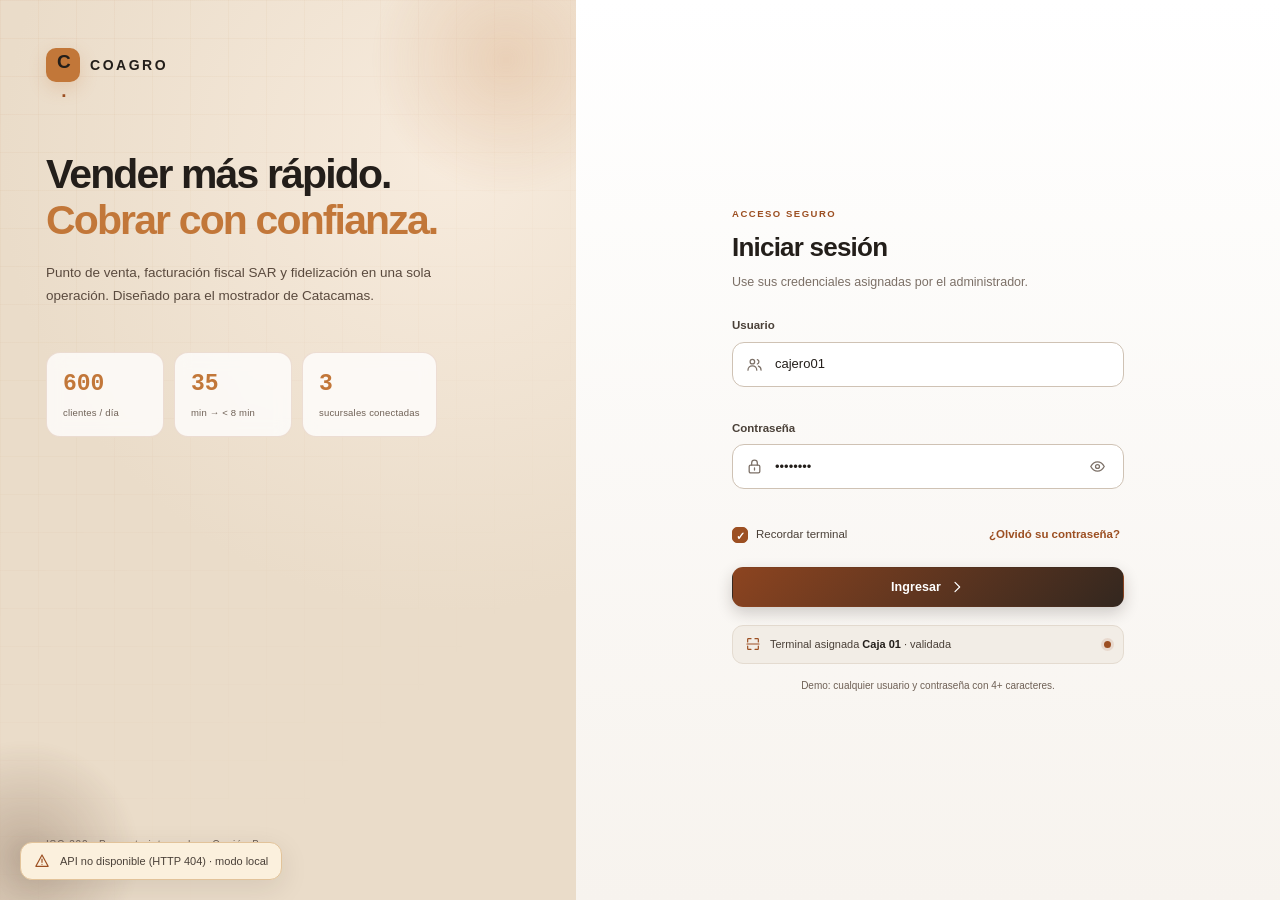
==== index.html @ 3f413b56 "Pulido final: favicon, ARIA, timeout API y cabeceras de seguridad" ====
<!doctype html>
<html lang="es">
<head>
<meta charset="utf-8">
<meta name="viewport" content="width=device-width, initial-scale=1, viewport-fit=cover">
<meta name="theme-color" content="#F7F3EE">
<meta name="description" content="COAGRO POS: punto de venta, facturación fiscal SAR, CRM, créditos y analítica comercial.">
<link rel="icon" type="image/svg+xml" href="favicon.svg">
<title>COAGRO POS · Sistema comercial</title>
<link rel="stylesheet" href="styles.css">
</head>
<body>

<!-- ======================= SPRITE DE ICONOS ======================= -->
<svg class="svg-sprite" xmlns="http://www.w3.org/2000/svg" aria-hidden="true">
  <symbol id="i-grid" viewBox="0 0 24 24"><rect x="3" y="3" width="7" height="7" rx="1.5"/><rect x="14" y="3" width="7" height="7" rx="1.5"/><rect x="3" y="14" width="7" height="7" rx="1.5"/><rect x="14" y="14" width="7" height="7" rx="1.5"/></symbol>
  <symbol id="i-home" viewBox="0 0 24 24"><path d="M3 10.6 12 3l9 7.6V20a1 1 0 0 1-1 1h-5v-7H9v7H4a1 1 0 0 1-1-1z"/></symbol>
  <symbol id="i-users" viewBox="0 0 24 24"><circle cx="9" cy="8" r="3.2"/><path d="M2.8 20a6.2 6.2 0 0 1 12.4 0M16 5.2a3.2 3.2 0 0 1 0 6.1M17.5 14.2A5.8 5.8 0 0 1 21.2 20"/></symbol>
  <symbol id="i-receipt" viewBox="0 0 24 24"><path d="M5 3h14v18l-2.4-1.6L14.2 21l-2.4-1.6L9.4 21l-2.3-1.6L5 21z"/><path d="M9 8h6M9 12h6M9 16h3"/></symbol>
  <symbol id="i-box" viewBox="0 0 24 24"><path d="m12 2.8 8.5 4.4v9.6L12 21.2 3.5 16.8V7.2z"/><path d="m3.5 7.2 8.5 4.5 8.5-4.5M12 11.7v9.5M7.7 5l8.5 4.5"/></symbol>
  <symbol id="i-wallet" viewBox="0 0 24 24"><path d="M3 7.5A2.5 2.5 0 0 1 5.5 5H19a2 2 0 0 1 2 2v10a2 2 0 0 1-2 2H5.5A2.5 2.5 0 0 1 3 16.5z"/><path d="M3 9h18M16 13.5h2"/></symbol>
  <symbol id="i-cash" viewBox="0 0 24 24"><rect x="2.5" y="6" width="19" height="12" rx="2"/><circle cx="12" cy="12" r="2.6"/><path d="M6 12h.01M18 12h.01"/></symbol>
  <symbol id="i-chart" viewBox="0 0 24 24"><path d="M3 3v18h18M7 16l4-5 3 2.5 5-7"/></symbol>
  <symbol id="i-search" viewBox="0 0 24 24"><circle cx="10.8" cy="10.8" r="6.8"/><path d="m16 16 4.5 4.5"/></symbol>
  <symbol id="i-plus" viewBox="0 0 24 24"><path d="M12 5v14M5 12h14"/></symbol>
  <symbol id="i-minus" viewBox="0 0 24 24"><path d="M5 12h14"/></symbol>
  <symbol id="i-trash" viewBox="0 0 24 24"><path d="M4 7h16M9 7V4h6v3M6.5 7l1 13h9l1-13M10 11v5M14 11v5"/></symbol>
  <symbol id="i-check" viewBox="0 0 24 24"><path d="m4.5 12.5 5 5 10-11"/></symbol>
  <symbol id="i-x" viewBox="0 0 24 24"><path d="M5 5 19 19M19 5 5 19"/></symbol>
  <symbol id="i-lock" viewBox="0 0 24 24"><rect x="4.5" y="10" width="15" height="11" rx="2"/><path d="M8 10V7a4 4 0 0 1 8 0v3M12 14v3"/></symbol>
  <symbol id="i-eye" viewBox="0 0 24 24"><path d="M2.5 12S6 5.5 12 5.5 21.5 12 21.5 12 18 18.5 12 18.5 2.5 12 2.5 12z"/><circle cx="12" cy="12" r="2.8"/></symbol>
  <symbol id="i-chev" viewBox="0 0 24 24"><path d="m9 5 7 7-7 7"/></symbol>
  <symbol id="i-back" viewBox="0 0 24 24"><path d="m15 5-7 7 7 7"/></symbol>
  <symbol id="i-print" viewBox="0 0 24 24"><path d="M7 8V3h10v5M7 17H5a2 2 0 0 1-2-2v-4a3 3 0 0 1 3-3h12a3 3 0 0 1 3 3v4a2 2 0 0 1-2 2h-2"/><path d="M7 14h10v7H7z"/></symbol>
  <symbol id="i-alert" viewBox="0 0 24 24"><path d="M12 3 2.8 20h18.4z"/><path d="M12 9v5M12 17h.01"/></symbol>
  <symbol id="i-bell" viewBox="0 0 24 24"><path d="M6 9a6 6 0 1 1 12 0c0 5 2 6 2 6H4s2-1 2-6M10 19a2 2 0 0 0 4 0"/></symbol>
  <symbol id="i-scan" viewBox="0 0 24 24"><path d="M4 9V5a1 1 0 0 1 1-1h4M15 4h4a1 1 0 0 1 1 1v4M20 15v4a1 1 0 0 1-1 1h-4M9 20H5a1 1 0 0 1-1-1v-4M3 12h18"/></symbol>
  <symbol id="i-card" viewBox="0 0 24 24"><rect x="2.5" y="5" width="19" height="14" rx="2"/><path d="M2.5 10h19M6 15h4"/></symbol>
  <symbol id="i-bank" viewBox="0 0 24 24"><path d="m3 9 9-5 9 5M5 9v9M9.5 9v9M14.5 9v9M19 9v9M3 20h18"/></symbol>
  <symbol id="i-calendar" viewBox="0 0 24 24"><rect x="3" y="5" width="18" height="16" rx="2"/><path d="M3 10h18M8 3v4M16 3v4"/></symbol>
  <symbol id="i-more" viewBox="0 0 24 24"><circle cx="5" cy="12" r="1.4"/><circle cx="12" cy="12" r="1.4"/><circle cx="19" cy="12" r="1.4"/></symbol>
  <symbol id="i-menu" viewBox="0 0 24 24"><path d="M4 7h16M4 12h16M4 17h16"/></symbol>
  <symbol id="i-spark" viewBox="0 0 24 24"><path d="m12 2 1.8 6.2L20 10l-6.2 1.8L12 18l-1.8-6.2L4 10l6.2-1.8zM19 17l.7 2.3L22 20l-2.3.7L19 23l-.7-2.3L16 20l2.3-.7z"/></symbol>
  <symbol id="i-logout" viewBox="0 0 24 24"><path d="M10 4H5a2 2 0 0 0-2 2v12a2 2 0 0 0 2 2h5M15 8l4 4-4 4M19 12H9"/></symbol>
  <symbol id="i-clock" viewBox="0 0 24 24"><circle cx="12" cy="12" r="9"/><path d="M12 7v5l3.5 2"/></symbol>
  <symbol id="i-tag" viewBox="0 0 24 24"><path d="M3 12V4a1 1 0 0 1 1-1h8l9 9-9 9z"/><circle cx="7.5" cy="7.5" r="1.2"/></symbol>
  <symbol id="i-download" viewBox="0 0 24 24"><path d="M12 3v12m0 0 4.5-4.5M12 15l-4.5-4.5M4 17v3a1 1 0 0 0 1 1h14a1 1 0 0 0 1-1v-3"/></symbol>
</svg>

<div class="app" id="app">

  <!-- ======================= SIDEBAR (DESKTOP) ======================= -->
  <aside class="sidebar" id="sidebar">
    <div class="brand">
      <div class="brand-mark">C<span>.</span></div>
      <div class="brand-text"><strong>COAGRO</strong><small>Sistema comercial · Olancho</small></div>
    </div>

    <div class="side-scroll">
      <p class="side-label">OPERACIÓN</p>
      <nav class="side-nav" aria-label="Navegación principal">
        <button class="nav-item" data-go="pos"><svg class="ico"><use href="#i-grid"/></svg><span>Punto de venta</span><kbd>/</kbd></button>
        <button class="nav-item" data-go="clientes"><svg class="ico"><use href="#i-users"/></svg><span>Clientes y crédito</span></button>
        <button class="nav-item" data-go="factura"><svg class="ico"><use href="#i-receipt"/></svg><span>Facturación SAR</span></button>
        <button class="nav-item" data-go="productos"><svg class="ico"><use href="#i-box"/></svg><span>Productos y precios</span></button>
      </nav>
      <p class="side-label">GESTIÓN</p>
      <nav class="side-nav" aria-label="Navegación de gestión">
        <button class="nav-item" data-go="cxc"><svg class="ico"><use href="#i-wallet"/></svg><span>Cuentas por cobrar</span><span class="nav-dot" id="navMoraDot"></span></button>
        <button class="nav-item" data-go="cierre"><svg class="ico"><use href="#i-cash"/></svg><span>Caja y cierres</span></button>
        <button class="nav-item" data-go="dashboard"><svg class="ico"><use href="#i-chart"/></svg><span>Reportes</span></button>
      </nav>
    </div>

    <div class="side-foot">
      <div class="shift-mini">
        <span class="pulse-dot"></span>
        <div><strong id="shiftState">Turno cerrado</strong><small id="shiftMeta">Caja 01 · Catacamas</small></div>
      </div>
      <button class="user-mini" id="userMini">
        <span class="avatar">AC</span>
        <span class="user-mini-text"><strong id="userMiniName">Alberto C.</strong><small id="userMiniRole">Cajero · Terminal 01</small></span>
        <svg class="ico"><use href="#i-more"/></svg>
      </button>
    </div>
  </aside>

  <!-- ======================= MAIN ======================= -->
  <div class="main">
    <header class="topbar">
      <button class="icon-btn menu-btn" id="menuBtn" aria-label="Abrir menú"><svg class="ico"><use href="#i-menu"/></svg></button>
      <div class="crumb"><span id="crumbModule">Operación</span><svg class="ico"><use href="#i-chev"/></svg><strong id="crumbTitle">Inicio de sesión</strong></div>
      <div class="top-actions">
        <span class="api-chip" id="apiChip">Comprobando…</span>
        <button class="btn btn-soft top-shift-close" id="topCloseShift" hidden><svg class="ico"><use href="#i-lock"/></svg> Cerrar turno</button>
        <span class="branch-chip"><span class="branch-dot"></span> Catacamas · Matriz</span>
        <button class="icon-btn notify" id="notifyBtn" aria-label="Notificaciones"><svg class="ico"><use href="#i-bell"/></svg><span class="badge" id="notifyBadge">3</span></button>
        <span class="clock" id="liveClock">--:--</span>
        <span class="avatar avatar-top">AC</span>
      </div>
    </header>

    <main class="content" id="content">

      <!-- ==================== 01 · LOGIN / APERTURA ==================== -->
      <section class="screen active" data-screen="login">
        <div class="login-shell">
          <div class="login-art">
            <div class="art-grid"></div>
            <div class="art-orb art-orb-1"></div><div class="art-orb art-orb-2"></div>
            <div class="art-content">
              <div class="art-brand"><span class="brand-mark small">C<span>.</span></span><strong>COAGRO</strong></div>
              <h1>Vender más rápido.<br><em>Cobrar con confianza.</em></h1>
              <p>Punto de venta, facturación fiscal SAR y fidelización en una sola operación. Diseñado para el mostrador de Catacamas.</p>
              <div class="art-stats">
                <div class="art-stat"><b data-count="600">0</b><small>clientes / día</small></div>
                <div class="art-stat"><b data-count="35">0</b><small>min → &lt; 8 min</small></div>
                <div class="art-stat"><b data-count="3">0</b><small>sucursales conectadas</small></div>
              </div>
            </div>
            <div class="art-foot">ISC-302 · Proyecto integrador · Opción B</div>
          </div>

          <div class="login-panel">
            <div class="login-card" id="loginCard">
              <div class="card-heading">
                <span class="eyebrow">ACCESO SEGURO</span>
                <h2>Iniciar sesión</h2>
                <p>Use sus credenciales asignadas por el administrador.</p>
              </div>

              <form id="loginForm" novalidate>
                <label class="field">
                  <span>Usuario</span>
                  <div class="input-wrap"><svg class="ico"><use href="#i-users"/></svg><input id="loginUser" type="text" value="cajero01" autocomplete="username" placeholder="Usuario o código de empleado"></div>
                  <small class="field-error" id="userError"></small>
                </label>
                <label class="field">
                  <span>Contraseña</span>
                  <div class="input-wrap"><svg class="ico"><use href="#i-lock"/></svg><input id="loginPass" type="password" value="demo1234" autocomplete="current-password" placeholder="••••••••"><button type="button" class="in-btn" id="togglePass" aria-label="Mostrar contraseña"><svg class="ico"><use href="#i-eye"/></svg></button></div>
                  <small class="field-error" id="passError"></small>
                </label>
                <div class="form-row">
                  <label class="check"><input type="checkbox" id="remember" checked><span></span> Recordar terminal</label>
                  <button type="button" class="link-btn" id="forgotBtn">¿Olvidó su contraseña?</button>
                </div>
                <button class="btn btn-primary btn-block ripple" type="submit" id="loginSubmit" disabled><span>Ingresar</span><svg class="ico"><use href="#i-chev"/></svg></button>
              </form>

              <div class="terminal-note"><svg class="ico"><use href="#i-scan"/></svg><span>Terminal asignada <strong>Caja 01</strong> · validada</span><span class="ok-dot"></span></div>
              <p class="demo-hint">Demo: cualquier usuario y contraseña con 4+ caracteres.</p>
            </div>

            <div class="login-card" id="openingCard" hidden>
              <div class="card-heading">
                <span class="eyebrow">PASO 2 DE 2</span>
                <h2>Apertura de caja</h2>
                <p>Registre el fondo inicial. El desglose evita errores en el arqueo.</p>
              </div>
              <div class="opening-meta"><span><svg class="ico"><use href="#i-cash"/></svg> Caja 01</span><span><svg class="ico"><use href="#i-calendar"/></svg> <b id="openingDate"></b></span></div>
              <div class="denom-list" id="openingDenoms"></div>
              <div class="opening-total"><span>Fondo inicial</span><strong id="openingTotal">L 0.00</strong></div>
              <small class="field-error" id="openingError"></small>
              <div class="btn-row">
                <button class="btn btn-ghost" id="backLogin">Volver</button>
                <button class="btn btn-primary ripple" id="openShiftBtn">Abrir turno <svg class="ico"><use href="#i-chev"/></svg></button>
              </div>
            </div>
          </div>
        </div>
      </section>

      <!-- ==================== 02 · POS ==================== -->
      <section class="screen" data-screen="pos">
        <div class="page-head">
          <div><span class="eyebrow">MÓDULO 01 · TPS</span><h1>Punto de venta</h1><p>Búsqueda predictiva, cálculo fiscal automático y cobro en un solo flujo.</p></div>
          <div class="head-actions"><span class="pill pill-live"><span class="pulse-dot"></span> Turno activo</span><button class="btn btn-soft" id="posScanTop"><svg class="ico"><use href="#i-scan"/></svg> Escanear</button></div>
        </div>

        <div class="pos-grid">
          <div class="panel pos-catalog">
            <div class="search-row">
              <div class="search-field"><svg class="ico"><use href="#i-search"/></svg><input id="productSearch" placeholder="Buscar por nombre, código o código de barras…" autocomplete="off"><kbd>/</kbd></div>
              <button class="btn btn-soft btn-icon" id="scanBtn" aria-label="Simular lector de código de barras"><svg class="ico"><use href="#i-scan"/></svg></button>
            </div>
            <div class="chips" id="categoryChips"></div>
            <div class="catalog-meta"><span id="resultCount">0 productos</span><span class="hint">Teclea <kbd>Enter</kbd> para agregar el primero</span></div>
            <div class="product-grid" id="productGrid"></div>
          </div>

          <aside class="panel ticket" id="ticket">
            <div class="ticket-head">
              <div><span class="eyebrow">TICKET #<span id="ticketNumber">00428</span></span><h2>Venta actual</h2></div>
              <button class="icon-btn" id="clearCart" aria-label="Vaciar ticket" title="Vaciar ticket"><svg class="ico"><use href="#i-trash"/></svg></button>
            </div>
            <button class="client-select" id="clientSelect">
              <span class="avatar avatar-sm">CF</span>
              <span><small>Cliente</small><strong id="ticketClient">Consumidor final</strong></span>
              <svg class="ico"><use href="#i-chev"/></svg>
            </button>

            <div class="cart-head"><span>Producto</span><span>Cant.</span><span>Importe</span></div>
            <div class="cart-lines" id="cartLines"></div>

            <div class="ticket-summary">
              <div class="sum-row"><span>Subtotal gravado 15%</span><b id="sumBase15">L 0.00</b></div>
              <div class="sum-row"><span>Subtotal gravado 18%</span><b id="sumBase18">L 0.00</b></div>
              <div class="sum-row"><span>Exento</span><b id="sumExento">L 0.00</b></div>
              <div class="sum-row"><span>ISV (15% + 18%)</span><b id="sumIsv">L 0.00</b></div>
              <div class="sum-row discount-row"><span>Descuento</span><div class="discount-input"><span>L</span><input id="discountInput" type="number" min="0" step="0.01" value="0"></div></div>
              <div class="sum-total"><span>TOTAL</span><strong id="sumTotal" aria-live="polite">L 0.00</strong></div>
            </div>

            <div class="pay-methods" id="payMethods">
              <button class="pay-chip active" data-pay="efectivo"><svg class="ico"><use href="#i-cash"/></svg> Efectivo</button>
              <button class="pay-chip" data-pay="ach"><svg class="ico"><use href="#i-bank"/></svg> ACH</button>
              <button class="pay-chip" data-pay="tarjeta"><svg class="ico"><use href="#i-card"/></svg> Tarjeta</button>
              <button class="pay-chip" data-pay="credito"><svg class="ico"><use href="#i-wallet"/></svg> Crédito</button>
            </div>

            <div class="ticket-actions">
              <button class="btn btn-primary btn-block btn-charge ripple" id="chargeBtn" disabled><span>Cobrar</span><strong id="chargeTotal" aria-live="polite">L 0.00</strong><svg class="ico"><use href="#i-chev"/></svg></button>
              <button class="btn btn-ghost btn-block" id="holdBtn">Guardar venta en espera</button>
            </div>
          </aside>
        </div>
      </section>

      <!-- ==================== 03 · CLIENTES ==================== -->
      <section class="screen" data-screen="clientes">
        <div class="page-head">
          <div><span class="eyebrow">MÓDULO 04 · CRM</span><h1>Clientes y crédito</h1><p>Ficha 360°, historial de consumo y evaluación de crédito en tiempo real.</p></div>
          <button class="btn btn-soft" id="newClientBtn"><svg class="ico"><use href="#i-plus"/></svg> Nuevo cliente</button>
        </div>
        <div class="clients-grid">
          <div class="panel clients-list">
            <div class="search-field compact"><svg class="ico"><use href="#i-search"/></svg><input id="clientSearch" placeholder="Buscar cliente o RTN…"></div>
            <div class="client-items" id="clientList"></div>
          </div>
          <div class="panel client-detail" id="clientDetail"></div>
        </div>
      </section>

      <!-- ==================== 04 · FACTURA SAR ==================== -->
      <section class="screen" data-screen="factura">
        <div class="page-head">
          <div><span class="eyebrow">MÓDULO 02 · FACTURACIÓN FISCAL</span><h1>Comprobante fiscal SAR</h1><p>Vista previa oficial antes de la emisión. CAI, rangos y QR de autenticidad.</p></div>
          <div class="head-actions">
            <button class="btn btn-soft" id="printInvoice"><svg class="ico"><use href="#i-print"/></svg> Imprimir</button>
            <button class="btn btn-primary ripple" id="emitInvoice"><svg class="ico"><use href="#i-check"/></svg> Emitir factura</button>
          </div>
        </div>
        <div class="invoice-wrap">
          <div class="invoice-paper" id="invoicePaper">
            <div class="inv-top">
              <div class="inv-brand"><span class="brand-mark small">C<span>.</span></span><div><strong>COMERCIALIZADORA AGROPECUARIA Y FERRETERA DE CATACAMAS</strong><span>COAGRO · RTN 0801-1990-1234567</span><span>Calle Central #85, Catacamas, Olancho · Tel. 2792-4455</span></div></div>
              <div class="inv-stamp"><span>FACTURA</span><strong id="invNumber">001-001-01-00045231</strong><small>Régimen SAR · Honduras</small></div>
            </div>
            <div class="inv-meta">
              <div><small>FECHA DE EMISIÓN</small><strong id="invDate">25/11/2026</strong></div>
              <div><small>FECHA LÍMITE SAR</small><strong id="invLimit">25/12/2026</strong></div>
              <div><small>CAI VINCULADO</small><strong class="mono" id="invCai">A1B2-C3D4-E5F6-G7H8-I9J0-K1L2</strong></div>
              <div><small>TURNO / CAJERO</small><strong id="invTurno">T-00428 · Alberto C.</strong></div>
            </div>
            <div class="inv-parties">
              <div><small>ADQUIRENTE</small><strong id="invClient">María Fernanda López</strong><span id="invClientDoc">RTN 0801-1990-12345</span><span id="invClientAddr">Catacamas, Olancho</span></div>
              <div><small>CONDICIÓN DE PAGO</small><strong id="invPay">Efectivo · Contado</strong><span id="invExento">Cliente no exonerado</span></div>
            </div>
            <table class="inv-table">
              <thead><tr><th>CANT.</th><th>DESCRIPCIÓN</th><th>GRAVADO 15%</th><th>GRAVADO 18%</th><th>EXENTO</th><th>ISV</th><th>TOTAL</th></tr></thead>
              <tbody id="invLines"></tbody>
            </table>
            <div class="inv-bottom">
              <div class="inv-notes"><strong>Notas fiscales</strong><p>Comprobante autorizado por el Servicio de Administración de Rentas. Conserve este documento para efectos de deducción y garantía.</p><div class="qr-block"><div class="qr" id="invQr"></div><div><small>VERIFICACIÓN TRIBUTARIA</small><span class="mono" id="invHash">SAR-9F3B2A7C</span></div></div></div>
              <div class="inv-totals">
                <div><span>Subtotal gravado</span><b id="invSubtotal">L 0.00</b></div>
                <div><span>ISV 15%</span><b id="invIsv15">L 0.00</b></div>
                <div><span>ISV 18%</span><b id="invIsv18">L 0.00</b></div>
                <div><span>Retención 1% (art. 122)</span><b id="invRet">L 0.00</b></div>
                <div><span>Descuento</span><b id="invDisc">L 0.00</b></div>
                <div class="inv-grand"><span>TOTAL A PAGAR</span><strong id="invTotal">L 0.00</strong></div>
              </div>
            </div>
            <div class="inv-foot"><span>001-001-01-00045231</span><span>Autorizado CAI vigente · Generado por COAGRO POS</span><span>Liberado en SAR: <b id="invReleased">Pendiente</b></span></div>
          </div>
          <div class="invoice-side">
            <div class="panel side-card"><span class="eyebrow">ESTADO DEL COMPROBANTE</span><h3 id="invStatusTitle">Borrador</h3><p id="invStatusText">Revise los importes y datos del adquirente antes de emitir.</p><div class="status-steps" id="invSteps"><span class="done"></span><span class="done"></span><span></span><span></span></div><small>1. Datos · 2. Cálculo · 3. Emisión · 4. Reporte SAR</small></div>
            <div class="panel side-card"><span class="eyebrow">CONTROL FISCAL</span><ul class="check-list"><li><svg class="ico"><use href="#i-check"/></svg> CAI dentro de vigencia</li><li><svg class="ico"><use href="#i-check"/></svg> Correlativo en rango autorizado</li><li><svg class="ico"><use href="#i-check"/></svg> ISV calculado por sistema</li><li><svg class="ico"><use href="#i-check"/></svg> QR de autenticidad generado</li></ul></div>
          </div>
        </div>
      </section>

      <!-- ==================== 05 · PRODUCTOS ==================== -->
      <section class="screen" data-screen="productos">
        <div class="page-head">
          <div><span class="eyebrow">MÓDULO 03 · CATÁLOGO</span><h1>Productos y precios</h1><p>Listas segmentadas, combos y descuentos máximos por vendedor.</p></div>
          <button class="btn btn-primary" id="newProductBtn"><svg class="ico"><use href="#i-plus"/></svg> Nuevo producto</button>
        </div>
        <div class="stat-strip" id="productStats"></div>
        <div class="panel table-panel">
          <div class="table-toolbar">
            <div class="search-field compact"><svg class="ico"><use href="#i-search"/></svg><input id="productTableSearch" placeholder="Buscar producto o código…"></div>
            <select id="categoryFilter" class="select"><option value="todas">Todas las categorías</option></select>
            <button class="btn btn-soft" id="filterPromos"><svg class="ico"><use href="#i-tag"/></svg> Solo promociones</button>
          </div>
          <div class="table-scroll"><table class="data-table" id="productTable"><thead><tr><th>PRODUCTO</th><th>CATEGORÍA</th><th>MOSTRADOR</th><th>DISTRIBUIDOR</th><th>MAYOR</th><th>STOCK</th><th>PROMOCIÓN</th><th></th></tr></thead><tbody id="productTableBody"></tbody></table></div>
        </div>
      </section>

      <!-- ==================== 06 · CUENTAS POR COBRAR ==================== -->
      <section class="screen" data-screen="cxc">
        <div class="page-head">
          <div><span class="eyebrow">MÓDULO 04 · CRM / CxC</span><h1>Cuentas por cobrar</h1><p>Saldos, vencimientos y registro de abonos con recálculo automático.</p></div>
          <div class="head-actions"><button class="btn btn-soft" id="statementBtn"><svg class="ico"><use href="#i-receipt"/></svg> Estado de cuenta</button><button class="btn btn-primary" id="newPaymentBtn"><svg class="ico"><use href="#i-plus"/></svg> Registrar abono</button></div>
        </div>
        <div class="cxc-summary" id="cxcSummary"></div>
        <div class="panel table-panel">
          <div class="table-toolbar">
            <div class="tabs" id="cxcTabs"><button class="tab active" data-tab="todas">Todas</button><button class="tab" data-tab="vigente">Vigentes</button><button class="tab" data-tab="vencido">Vencidas</button></div>
            <div class="search-field compact"><svg class="ico"><use href="#i-search"/></svg><input id="cxcSearch" placeholder="Buscar cliente o factura…"></div>
          </div>
          <div class="table-scroll"><table class="data-table" id="cxcTable"><thead><tr><th>CLIENTE</th><th>FACTURA</th><th>EMISIÓN</th><th>VENCIMIENTO</th><th>SALDO</th><th>DÍAS MORA</th><th>ESTADO</th><th></th></tr></thead><tbody id="cxcTableBody"></tbody></table></div>
        </div>
      </section>

      <!-- ==================== 07 · CIERRE DE CAJA ==================== -->
      <section class="screen" data-screen="cierre">
        <div class="page-head">
          <div><span class="eyebrow">MÓDULO 01 · ARQUEO CIEGO</span><h1>Cierre de turno</h1><p>El cajero cuenta el efectivo físico sin ver el saldo teórico del sistema.</p></div>
          <span class="pill pill-live"><span class="pulse-dot"></span> Turno T-00428 activo</span>
        </div>
        <div class="closing-grid">
          <div class="panel blind-panel">
            <div class="blind-head"><div><span class="eyebrow">CONTEO CIEGO</span><h2>Desglose de efectivo</h2><p>Ingrese la cantidad de billetes y monedas contados físicamente.</p></div><div class="head-actions"><button class="btn btn-soft" id="withdrawBtn"><svg class="ico"><use href="#i-download"/></svg> Retiro parcial</button><button class="btn btn-soft" id="fillDemo">Usar conteo demo</button></div></div>
            <div class="denom-grid" id="closingDenoms"></div>
            <div class="blind-total"><span>Total contado</span><strong id="blindTotal">L ••••••</strong><small>El sistema oculta el teórico hasta revelar el cuadre</small></div>
            <button class="btn btn-soft btn-block ripple" id="revealBtn">Revelar cuadre <svg class="ico"><use href="#i-eye"/></svg></button>
          </div>
          <aside class="panel reconcile-panel" id="reconcilePanel">
            <div class="empty-reconcile"><svg class="ico"><use href="#i-lock"/></svg><h3>Cuadre protegido</h3><p>Complete el conteo ciego y presione <b>Revelar cuadre</b> para comparar contra el saldo del sistema.</p></div>
          </aside>
        </div>
      </section>

      <!-- ==================== 08 · DASHBOARD ==================== -->
      <section class="screen" data-screen="dashboard">
        <div class="page-head">
          <div><span class="eyebrow">MÓDULO 06 · DSS / EIS</span><h1>Panel comercial</h1><p>Indicadores accionables para dirección: ventas, margen, cartera y metas.</p></div>
          <div class="head-actions"><div class="segmented" id="rangeChips"><button class="active" data-range="hoy">Hoy</button><button data-range="semana">7 días</button><button data-range="mes">Mes</button></div><button class="btn btn-soft" id="exportDash"><svg class="ico"><use href="#i-download"/></svg> Exportar</button></div>
        </div>
        <div class="kpi-grid" id="kpiGrid"></div>
        <div class="dash-grid">
          <div class="panel chart-card"><div class="card-title"><div><span class="eyebrow">TENDENCIA</span><h3>Ventas por hora</h3></div><span class="legend"><i></i> Lps.</span></div><div class="line-chart" id="lineChart"></div></div>
          <div class="panel chart-card"><div class="card-title"><div><span class="eyebrow">CARTERA</span><h3>Salud de la cartera</h3></div></div><div class="donut-wrap"><div class="donut" id="morosityDonut"><div class="donut-center"><b id="donutCenterPct">12.5%</b><small>morosidad</small></div></div><div class="donut-legend" id="donutLegend"></div></div></div>
          <div class="panel chart-card"><div class="card-title"><div><span class="eyebrow">RENTABILIDAD</span><h3>Mapa de calor de clientes</h3></div><span class="legend">Margen de contribución</span></div><div id="heatmap"></div></div>
          <div class="panel chart-card"><div class="card-title"><div><span class="eyebrow">DESEMPEÑO</span><h3>Metas de vendedores</h3></div></div><div id="sellerGoals"></div></div>
          <div class="panel chart-card chart-wide" id="commissionsCard"></div>
          <div class="panel chart-card chart-wide"><div class="card-title"><div><span class="eyebrow">TOP PRODUCTOS</span><h3>Los 10 más vendidos</h3></div><button class="link-btn" id="goProducts">Ver catálogo <svg class="ico"><use href="#i-chev"/></svg></button></div><div class="table-scroll"><table class="data-table"><thead><tr><th>#</th><th>PRODUCTO</th><th>UNIDADES</th><th>VENTAS</th><th>PARTICIPACIÓN</th></tr></thead><tbody id="topProducts"></tbody></table></div></div>
        </div>
      </section>

    </main>
  </div>

  <!-- ======================= BOTTOM NAV (MÓVIL) ======================= -->
  <!-- Barra de cobro fija en zona del pulgar (móvil) -->
  <div class="mobile-checkout" id="mobileCheckout">
    <div><small>TOTAL DEL TICKET</small><strong id="mobileTotal" aria-live="polite">L 0.00</strong></div>
    <button class="btn btn-primary ripple" id="mobileCharge">Cobrar <svg class="ico"><use href="#i-chev"/></svg></button>
  </div>

  <nav class="bottom-nav" aria-label="Navegación móvil">
    <button class="bn-item" data-go="factura"><svg class="ico"><use href="#i-receipt"/></svg><span>Factura</span></button>
    <button class="bn-item bn-main" data-go="pos"><svg class="ico"><use href="#i-grid"/></svg><span>Vender</span></button>
    <button class="bn-item" data-go="clientes"><svg class="ico"><use href="#i-users"/></svg><span>Clientes</span></button>
    <button class="bn-item" data-go="cxc"><svg class="ico"><use href="#i-wallet"/></svg><span>Cartera</span></button>
    <button class="bn-item" id="moreBtn"><svg class="ico"><use href="#i-more"/></svg><span>Más</span></button>
  </nav>
</div>

<div class="scrim" id="scrim"></div>
<div class="modal-root" id="modalRoot" role="dialog" aria-modal="true"></div>
<div class="toast-root" id="toastRoot" aria-live="polite"></div>
<div class="scan-line" id="scanLine"><div class="scan-bar"></div><span>Leyendo código de barras…</span></div>

<script src="app.js"></script>
</body>
</html>
---- styles.css ----
/* =====================================================================
   COAGRO POS · SISTEMA DE DISEÑO 2026
   Minimalismo con propósito · mobile-first · movimiento con intención
   ===================================================================== */

:root{
  --canvas:#F7F3EE;
  --surface:#FFFFFF;
  --surface-2:#F2EDE6;
  --ink:#231E1A;
  --ink-soft:#4A4038;
  --muted:#7C7067;
  --line:#E4DBD0;
  --line-strong:#CFC2B4;
  --ink-deep:#231E1A;
  --ink-deep-2:#3A2E25;
  --accent:#9C4F22;
  --accent-soft:#F6E7D8;
  --accent-bright:#C27739;
  --amber:#A85E2C;
  --amber-soft:#FBF0DD;
  --red:#B4473F;
  --red-soft:#F9E4E1;
  --neutral-strong:#8C4420;
  --neutral-soft:#F6EFE7;
  --r-sm:10px;--r:14px;--r-lg:20px;--r-xl:26px;
  --sh-1:0 1px 2px rgba(35,25,18,.04),0 4px 14px rgba(35,25,18,.045);
  --sh-2:0 8px 28px rgba(35,25,18,.10);
  --sh-3:0 20px 50px rgba(35,25,18,.20);
  --mono:ui-monospace,SFMono-Regular,"SF Mono",Menlo,Consolas,"Liberation Mono",monospace;
  --ease:cubic-bezier(.22,.8,.24,1);
}

*{box-sizing:border-box}
[hidden]{display:none!important}
html{scroll-behavior:smooth;color-scheme:light}
button{touch-action:manipulation;-webkit-tap-highlight-color:transparent}
body{
  margin:0;background:var(--canvas);color:var(--ink);
  font-family:Inter,-apple-system,BlinkMacSystemFont,"Segoe UI",Roboto,"Helvetica Neue",Arial,sans-serif;
  font-size:14px;line-height:1.5;-webkit-font-smoothing:antialiased;
  text-rendering:optimizeLegibility;
}
button,input,select,textarea{font:inherit;color:inherit}
button{cursor:pointer}
a{color:inherit}
:focus-visible{outline:2px solid var(--accent);outline-offset:3px;border-radius:6px}
::selection{background:#E3CFB6;color:var(--ink-deep)}
.svg-sprite{position:absolute;width:0;height:0;overflow:hidden}
.ico{width:18px;height:18px;fill:none;stroke:currentColor;stroke-width:1.8;stroke-linecap:round;stroke-linejoin:round;flex:none}
.mono{font-family:var(--mono);letter-spacing:-.02em}
kbd{font-family:var(--mono);font-size:10px;color:var(--muted);background:var(--surface-2);border:1px solid var(--line-strong);border-bottom-width:2px;border-radius:5px;padding:1px 5px}

/* ---------- APP SHELL ---------- */
.app{display:flex;min-height:100vh}
.sidebar{
  width:250px;position:fixed;inset:0 auto 0 0;z-index:40;
  background:linear-gradient(175deg,#241C17 0%,#1A1411 100%);color:#E1D6C8;
  display:flex;flex-direction:column;padding:22px 14px 16px;
  box-shadow:inset -1px 0 rgba(255,255,255,.05);
}
.sidebar::before{content:"";position:absolute;top:-70px;right:-90px;width:230px;height:230px;border-radius:50%;background:radial-gradient(circle,rgba(194,119,57,.11),transparent 70%);pointer-events:none}
.brand{display:flex;align-items:center;gap:11px;padding:0 8px 26px;position:relative}
.brand-mark{
  width:38px;height:38px;border-radius:12px;display:grid;place-items:center;
  background:var(--accent-bright);color:var(--ink-deep);font-weight:900;font-size:21px;letter-spacing:-.09em;
  box-shadow:0 6px 18px rgba(194,119,57,.22);flex:none;
}
.brand-mark span{color:var(--accent)}
.brand-mark.small{width:34px;height:34px;font-size:19px;border-radius:10px}
.brand-text{display:flex;flex-direction:column;line-height:1.2}
.brand-text strong{font-size:17px;letter-spacing:.16em;color:#fff}
.brand-text small{font-size:10px;color:#8A7B6E;margin-top:3px;letter-spacing:.02em}
.side-scroll{flex:1;overflow-y:auto;scrollbar-width:thin;scrollbar-color:#DCCFBF transparent}
.side-label{font-size:9.5px;letter-spacing:.18em;color:#6E6055;font-weight:700;margin:8px 12px 10px}
.side-nav{display:flex;flex-direction:column;gap:3px;margin-bottom:20px}
.nav-item{
  display:flex;align-items:center;gap:11px;width:100%;height:41px;padding:0 11px;
  background:transparent;border:0;border-radius:11px;color:#D6C6B4;font-size:12.5px;font-weight:600;text-align:left;
  transition:background .18s,color .18s,transform .18s;position:relative;
}
.nav-item .ico{width:17px;height:17px;opacity:.85}
.nav-item:hover{background:rgba(255,255,255,.06);color:#fff;transform:translateX(2px)}
.nav-item.active{background:rgba(194,119,57,.13);color:var(--accent-bright)}
.nav-item.active::before{content:"";position:absolute;left:0;top:10px;bottom:10px;width:3px;border-radius:3px;background:var(--accent-bright)}
.nav-item kbd{margin-left:auto;background:rgba(255,255,255,.07);border-color:rgba(255,255,255,.14);color:#6E6055}
.nav-dot{margin-left:auto;width:7px;height:7px;border-radius:50%;background:var(--amber);box-shadow:0 0 0 3px rgba(168,94,44,.16)}
.side-foot{border-top:1px solid rgba(255,255,255,.08);padding-top:14px;display:flex;flex-direction:column;gap:10px}
.shift-mini{display:flex;align-items:center;gap:10px;background:rgba(255,255,255,.055);border:1px solid rgba(255,255,255,.07);border-radius:12px;padding:10px 11px}
.shift-mini div{display:flex;flex-direction:column;line-height:1.3}
.shift-mini strong{font-size:11.5px;color:#F3ECE3}
.shift-mini small{font-size:10px;color:#8A7B6E}
.pulse-dot{width:8px;height:8px;border-radius:50%;background:var(--accent-bright);box-shadow:0 0 0 4px rgba(194,119,57,.13);flex:none;animation:pulse 2.2s infinite}
.shift-mini.closed .pulse-dot{background:#8A7B6E;box-shadow:none;animation:none}
.user-mini{display:flex;align-items:center;gap:9px;background:transparent;border:0;color:#E1D6C8;width:100%;padding:6px 7px;border-radius:11px;text-align:left}
.user-mini:hover{background:rgba(255,255,255,.05)}
.avatar{width:34px;height:34px;border-radius:10px;background:linear-gradient(145deg,#7A4A2E,#2C211B);color:#F3ECE3;display:grid;place-items:center;font-size:11px;font-weight:800;letter-spacing:.03em;flex:none}
.user-mini-text{display:flex;flex-direction:column;flex:1;line-height:1.25}
.user-mini-text strong{font-size:11.5px;color:#fff}
.user-mini-text small{font-size:9.5px;color:#8A7B6E}
.user-mini .ico{width:15px;height:15px;color:#6E6055}

.main{margin-left:250px;width:calc(100% - 250px);min-height:100vh;display:flex;flex-direction:column}
.topbar{
  height:66px;flex:none;position:sticky;top:0;z-index:25;
  display:flex;align-items:center;gap:16px;padding:0 28px;
  background:rgba(247,243,238,.92);backdrop-filter:blur(16px) saturate(140%);
  border-bottom:1px solid var(--line);
}
.menu-btn{display:none}
.crumb{display:flex;align-items:center;gap:8px;font-size:12px;color:var(--muted);min-width:0}
.crumb .ico{width:13px;height:13px;color:#7C7067}
.crumb strong{color:var(--ink);font-weight:700;white-space:nowrap;overflow:hidden;text-overflow:ellipsis}
.top-actions{margin-left:auto;display:flex;align-items:center;gap:13px}
.api-chip{display:inline-flex;align-items:center;gap:6px;font-size:10px;font-weight:800;letter-spacing:.04em;color:#9C4F22;background:var(--accent-soft);border:1px solid #DCC9B5;border-radius:999px;padding:5px 10px;white-space:nowrap}
.api-chip::before{content:"";width:6px;height:6px;border-radius:50%;background:var(--accent)}
.api-chip.local{color:#A85E2C;background:var(--amber-soft);border-color:#E2C39A}
.api-chip.local::before{background:var(--amber)}
.top-shift-close{height:32px;padding:0 11px;font-size:10.5px;box-shadow:none}
.branch-chip{display:flex;align-items:center;gap:7px;font-size:11.5px;font-weight:600;color:var(--ink-soft);background:var(--surface);border:1px solid var(--line);border-radius:999px;padding:6px 11px}
.branch-dot{width:6px;height:6px;border-radius:50%;background:var(--accent)}
.icon-btn{width:36px;height:36px;display:grid;place-items:center;border-radius:10px;border:1px solid var(--line);background:var(--surface);color:var(--ink-soft);position:relative;transition:background .18s,transform .18s}
.icon-btn:hover{background:var(--accent-soft);transform:translateY(-1px)}
.icon-btn:active{transform:scale(.94)}
.notify .badge{position:absolute;top:-5px;right:-5px;min-width:16px;height:16px;padding:0 3px;border-radius:9px;background:var(--red);color:#fff;font-size:9px;font-weight:800;display:grid;place-items:center;border:2px solid var(--canvas)}
.clock{font-family:var(--mono);font-size:11.5px;color:var(--muted);font-variant-numeric:tabular-nums}
.avatar-top{width:34px;height:34px;border-radius:50%;background:linear-gradient(145deg,#9C4F22,#33271F)}
.content{flex:1;padding:24px 28px 64px;width:100%;max-width:1660px;margin:0 auto}
.screen{display:none}
.screen.active{display:block;animation:screenIn .34s var(--ease)}
.screen.active>.page-head,.screen.active>.login-shell,.screen.active>.pos-grid,.screen.active>.clients-grid,.screen.active>.invoice-wrap,.screen.active>.stat-strip,.screen.active>.table-panel,.screen.active>.cxc-summary,.screen.active>.closing-grid,.screen.active>.kpi-grid,.screen.active>.dash-grid{animation:rise .46s var(--ease) both}

/* ---------- COMPONENTES BASE ---------- */
.btn{
  display:inline-flex;align-items:center;justify-content:center;gap:8px;
  height:40px;padding:0 15px;border-radius:11px;border:1px solid transparent;
  font-size:12.5px;font-weight:700;letter-spacing:.005em;white-space:nowrap;
  transition:transform .16s var(--ease),box-shadow .2s,background .2s,border-color .2s,opacity .2s;
  position:relative;overflow:hidden;
}
.btn:active{transform:scale(.97)}
.btn:disabled{opacity:.5;cursor:not-allowed;transform:none}
.btn .ico{width:16px;height:16px}
.btn-primary{background:linear-gradient(135deg,#8C4420,#33271F);color:#fff;box-shadow:0 6px 16px rgba(35,25,18,.20)}
.btn-primary:hover:not(:disabled){transform:translateY(-1px);box-shadow:0 10px 22px rgba(35,25,18,.26)}
.btn-soft{background:var(--surface);color:var(--ink-soft);border-color:var(--line-strong);box-shadow:var(--sh-1)}
.btn-soft:hover{background:var(--accent-soft);color:var(--ink-deep);border-color:#DCC9B5}
.btn-ghost{background:transparent;color:var(--muted);border-color:var(--line)}
.btn-ghost:hover{background:var(--surface-2);color:var(--ink)}
.btn-icon{width:40px;padding:0;flex:none}
.btn-block{width:100%}
.btn-row{display:flex;gap:10px}
.btn-row .btn{flex:1}
.ripple .ripple-wave{position:absolute;border-radius:50%;background:rgba(255,255,255,.42);transform:scale(0);animation:ripple .55s ease-out;pointer-events:none}
.btn-soft .ripple-wave,.btn-ghost .ripple-wave{background:rgba(156,79,34,.22)}
.link-btn{border:0;background:none;color:var(--accent);font-size:11.5px;font-weight:700;display:inline-flex;align-items:center;gap:4px;padding:4px}
.link-btn:hover{text-decoration:underline}
.link-btn .ico{width:13px;height:13px}
.panel{background:var(--surface);border:1px solid var(--line);border-radius:var(--r-lg);box-shadow:var(--sh-1)}
.eyebrow{display:block;font-size:9.5px;font-weight:800;letter-spacing:.16em;color:var(--accent);text-transform:uppercase;margin-bottom:6px}
.page-head{display:flex;align-items:flex-end;justify-content:space-between;gap:20px;margin-bottom:22px}
.page-head h1{font-size:25px;letter-spacing:-.035em;margin:0 0 4px;font-weight:800}
.page-head p{margin:0;color:var(--muted);font-size:12.5px}
.head-actions{display:flex;align-items:center;gap:9px;flex-wrap:wrap}
.pill{display:inline-flex;align-items:center;gap:8px;padding:7px 12px;border-radius:999px;font-size:11px;font-weight:700}
.pill-live{background:var(--accent-soft);color:#9C4F22}
.pulse-dot{width:7px;height:7px}
.hint{font-size:10.5px;color:var(--muted)}
.field{display:block;margin-bottom:15px}
.field>span{display:block;font-size:11.5px;font-weight:700;margin-bottom:7px;color:var(--ink-soft)}
.input-wrap{display:flex;align-items:center;gap:10px;height:45px;padding:0 13px;border:1px solid var(--line-strong);border-radius:12px;background:var(--surface);transition:border-color .18s,box-shadow .18s}
.input-wrap:focus-within{border-color:var(--accent);box-shadow:0 0 0 3px rgba(156,79,34,.10)}
.input-wrap .ico{width:17px;height:17px;color:#7C7067}
.input-wrap input{border:0;outline:0;background:none;flex:1;min-width:0;font-size:13px;font-variant-numeric:tabular-nums}
.input-wrap input::placeholder{color:#7C7067}
.in-btn{border:0;background:none;color:var(--muted);padding:4px;display:grid;place-items:center;border-radius:6px}
.in-btn:hover{color:var(--accent);background:var(--accent-soft)}
.field-error{display:block;color:var(--red);font-size:10.5px;min-height:14px;margin-top:4px}
.field.invalid .input-wrap{border-color:var(--red);box-shadow:0 0 0 3px rgba(180,71,63,.09)}
.form-row{display:flex;align-items:center;justify-content:space-between;margin:2px 0 20px}
.check{display:flex;align-items:center;gap:8px;font-size:11.5px;color:var(--ink-soft);cursor:pointer}
.check input{position:absolute;opacity:0;width:0;height:0}
.check span{width:16px;height:16px;border:1.5px solid var(--line-strong);border-radius:5px;display:grid;place-items:center;transition:all .16s}
.check input:checked+span{background:var(--accent);border-color:var(--accent)}
.check input:checked+span::after{content:"✓";color:#fff;font-size:11px;font-weight:800}
.select{height:38px;border:1px solid var(--line-strong);border-radius:10px;background:var(--surface);padding:0 12px;font-size:12px;color:var(--ink-soft);outline:none}
.select:focus{border-color:var(--accent)}
.search-field{display:flex;align-items:center;gap:10px;height:44px;padding:0 13px;border:1px solid var(--line-strong);border-radius:12px;background:var(--surface);transition:border-color .18s,box-shadow .18s;flex:1;min-width:0}
.search-field:focus-within{border-color:var(--accent);box-shadow:0 0 0 3px rgba(156,79,34,.10)}
.search-field .ico{color:#7C7067;width:17px;height:17px}
.search-field input{border:0;outline:0;background:none;flex:1;min-width:0;font-size:12.5px}
.search-field input::placeholder{color:#7C7067}
.search-field.compact{height:38px;max-width:300px}
.search-row{display:flex;gap:9px;margin-bottom:14px}

/* ---------- 01 LOGIN ---------- */
.login-shell{display:grid;grid-template-columns:.9fr 1.1fr;min-height:calc(100vh - 66px - 88px);border-radius:var(--r-xl);overflow:hidden;box-shadow:var(--sh-2);background:var(--surface)}
.login-art{position:relative;overflow:hidden;background:radial-gradient(circle at 78% 18%,#F7EBDD 0%,#EADCC9 52%,#EADCC9 100%);color:#231E1A;padding:48px 46px;display:flex;flex-direction:column;justify-content:space-between;min-height:540px}
.art-grid{position:absolute;inset:0;background-image:linear-gradient(rgba(194,119,57,.055) 1px,transparent 1px),linear-gradient(90deg,rgba(194,119,57,.055) 1px,transparent 1px);background-size:38px 38px;mask-image:linear-gradient(135deg,#000,transparent 78%)}
.art-orb{position:absolute;border-radius:50%;filter:blur(2px)}
.art-orb-1{width:280px;height:280px;right:-70px;top:-80px;background:radial-gradient(circle,rgba(194,119,57,.20),transparent 68%);animation:float 9s ease-in-out infinite}
.art-orb-2{width:230px;height:230px;left:-90px;bottom:-70px;background:radial-gradient(circle,rgba(90,58,38,.28),transparent 70%);animation:float 11s ease-in-out infinite reverse}
.art-content{position:relative;max-width:520px}
.art-brand{display:flex;align-items:center;gap:10px;margin-bottom:70px;letter-spacing:.18em;font-size:14px;font-weight:800}
.art-content h1{font-size:clamp(30px,3.2vw,46px);line-height:1.12;letter-spacing:-.045em;margin:0 0 18px;font-weight:800}
.art-content h1 em{font-style:normal;color:var(--accent-bright)}
.art-content>p{color:#5A4A3E;font-size:13.5px;line-height:1.7;max-width:430px;margin:0}
.art-stats{display:flex;gap:10px;margin-top:44px;flex-wrap:wrap}
.art-stat{background:rgba(255,255,255,.78);border:1px solid rgba(156,79,34,.16);border-radius:14px;padding:14px 16px;min-width:118px;backdrop-filter:blur(8px)}
.art-stat b{display:block;font-family:var(--mono);font-size:23px;color:var(--accent-bright);font-variant-numeric:tabular-nums}
.art-stat small{font-size:9.5px;color:#6E6055;letter-spacing:.02em}
.art-foot{position:relative;font-size:10px;color:#6E6055;letter-spacing:.08em}
.login-panel{display:grid;place-items:center;padding:38px;background:linear-gradient(180deg,#FFFFFF,#F7F3EE)}
.login-card{width:100%;max-width:392px;animation:rise .5s var(--ease)}
.card-heading{margin-bottom:26px}
.card-heading h2{font-size:26px;letter-spacing:-.03em;margin:0 0 6px}
.card-heading p{margin:0;color:var(--muted);font-size:12.5px}
.terminal-note{display:flex;align-items:center;gap:9px;background:var(--surface-2);border:1px solid var(--line);border-radius:11px;padding:10px 12px;margin-top:18px;font-size:11px;color:var(--ink-soft)}
.terminal-note .ico{color:var(--accent);width:16px;height:16px}
.terminal-note strong{color:var(--ink-deep)}
.ok-dot{margin-left:auto;width:7px;height:7px;border-radius:50%;background:var(--accent);box-shadow:0 0 0 3px rgba(156,79,34,.12)}
.demo-hint{text-align:center;color:#6E6055;font-size:10px;margin:14px 0 0}
.opening-meta{display:flex;gap:9px;margin-bottom:16px}
.opening-meta span{display:flex;align-items:center;gap:6px;font-size:11px;color:var(--ink-soft);background:var(--surface-2);border:1px solid var(--line);border-radius:9px;padding:6px 10px}
.opening-meta .ico{width:14px;height:14px;color:var(--accent)}
.denom-list{display:flex;flex-direction:column;gap:7px;max-height:360px;overflow:auto;padding-right:4px}
.denom-row{display:grid;grid-template-columns:34px 1fr 90px;align-items:center;gap:10px}
.denom-label{font-family:var(--mono);font-size:11.5px;font-weight:700;color:var(--ink-soft)}
.denom-stepper{display:flex;align-items:center;height:32px;border:1px solid var(--line-strong);border-radius:9px;overflow:hidden;background:var(--surface)}
.denom-stepper button{border:0;background:transparent;width:30px;height:100%;color:var(--muted);display:grid;place-items:center}
.denom-stepper button:hover{background:var(--accent-soft);color:var(--accent)}
.denom-stepper .ico{width:13px;height:13px}
.denom-stepper input{width:100%;border:0;outline:0;text-align:center;font-family:var(--mono);font-size:11.5px;font-weight:700;background:transparent;-moz-appearance:textfield}
.denom-stepper input::-webkit-inner-spin-button{-webkit-appearance:none}
.denom-amount{text-align:right;font-family:var(--mono);font-size:11.5px;color:var(--muted)}
.opening-total{display:flex;align-items:center;justify-content:space-between;border-top:1px dashed var(--line-strong);margin-top:14px;padding-top:14px;font-size:12px;color:var(--muted)}
.opening-total strong{font-family:var(--mono);font-size:20px;color:var(--ink-deep)}
#openingError{min-height:16px}

/* ---------- 02 POS ---------- */
.pos-grid{display:grid;grid-template-columns:minmax(0,1fr) 388px;gap:18px;align-items:start}
.pos-catalog{padding:18px;min-height:560px}
.chips{display:flex;gap:7px;flex-wrap:wrap;margin-bottom:12px}
.chip{height:29px;padding:0 12px;border-radius:999px;border:1px solid var(--line-strong);background:var(--surface);font-size:11px;font-weight:650;color:var(--ink-soft);transition:all .18s}
.chip:hover{border-color:var(--accent);color:var(--accent)}
.chip.active{background:var(--accent-soft);border-color:#DCC9B5;color:var(--accent)}
.catalog-meta{display:flex;justify-content:space-between;align-items:center;font-size:10.5px;color:var(--muted);margin-bottom:12px}
.product-grid{display:grid;grid-template-columns:repeat(auto-fill,minmax(148px,1fr));gap:10px}
.product-card{
  position:relative;text-align:left;background:var(--surface);border:1px solid var(--line);border-radius:14px;
  padding:13px 12px 11px;min-height:118px;display:flex;flex-direction:column;gap:4px;
  transition:transform .2s var(--ease),box-shadow .2s,border-color .2s;animation:cardIn .32s var(--ease) both;
}
.product-card:hover{transform:translateY(-3px);box-shadow:var(--sh-2);border-color:#DCC9B5}
.product-card:active{transform:scale(.97)}
.product-card .p-icon{width:30px;height:30px;border-radius:9px;background:var(--accent-soft);color:var(--accent);display:grid;place-items:center;margin-bottom:6px}
.product-card .p-icon .ico{width:16px;height:16px}
.product-card .p-name{font-size:12px;font-weight:700;line-height:1.25;overflow:hidden;text-overflow:ellipsis;white-space:nowrap}
.product-card .p-code{font-family:var(--mono);font-size:9px;color:#7C7067}
.product-card .p-bottom{margin-top:auto;display:flex;align-items:center;justify-content:space-between;gap:6px}
.product-card .p-price{font-family:var(--mono);font-size:13px;font-weight:800;color:var(--ink-deep)}
.product-card .p-stock{font-size:9px;color:var(--muted);background:var(--surface-2);border:1px solid var(--line);border-radius:6px;padding:1px 5px}
.product-card .p-promo{position:absolute;top:10px;right:10px;font-size:8.5px;font-weight:800;color:#A85E2C;background:var(--amber-soft);border-radius:5px;padding:2px 5px}
.product-card.oos{opacity:.55}
.catalog-empty{grid-column:1/-1;padding:50px 20px;text-align:center;color:var(--muted)}
.catalog-empty .ico{width:30px;height:30px;margin-bottom:8px;color:#8A7B6E}
.empty-state{display:flex;flex-direction:column;align-items:center;justify-content:center;gap:6px;padding:34px 18px;text-align:center;color:var(--muted)}
.empty-state .ico{width:26px;height:26px;color:#8A7B6E;margin-bottom:2px}
.empty-state b{font-size:12px;color:var(--ink)}
.empty-state span{font-size:10.5px;max-width:270px;line-height:1.5}
.empty-state .btn{margin-top:8px;height:30px;font-size:10.5px}
.empty-state-row td{padding:0!important}
.empty-state-row td .empty-state{padding:30px 18px}

.ticket{position:sticky;top:86px;display:flex;flex-direction:column;max-height:calc(100vh - 110px);padding:17px;overflow:hidden}
.ticket-head{display:flex;align-items:flex-start;justify-content:space-between;margin-bottom:12px}
.ticket-head h2{font-size:16px;margin:0;letter-spacing:-.02em}
.ticket-head .eyebrow{margin-bottom:2px}
.client-select{display:flex;align-items:center;gap:10px;width:100%;padding:8px 10px;border:1px dashed var(--line-strong);border-radius:11px;background:var(--surface-2);text-align:left;margin-bottom:12px;transition:all .18s}
.client-select:hover{border-color:var(--accent);background:var(--accent-soft)}
.avatar-sm{width:28px;height:28px;border-radius:8px;font-size:9px}
.client-select span:nth-child(2){display:flex;flex-direction:column;flex:1;line-height:1.25}
.client-select small{font-size:9.5px;color:var(--muted)}
.client-select strong{font-size:11.5px}
.client-select .ico{width:14px;height:14px;color:var(--muted)}
.cart-head{display:grid;grid-template-columns:1fr 62px 76px;gap:6px;font-size:9px;letter-spacing:.12em;font-weight:800;color:#7C7067;margin-bottom:6px;padding:0 2px}
.cart-head span:nth-child(2),.cart-head span:nth-child(3){text-align:right}
.cart-lines{flex:1;min-height:90px;overflow-y:auto;scrollbar-width:thin;scrollbar-color:var(--line-strong) transparent}
.cart-row{display:grid;grid-template-columns:1fr 62px 76px;gap:6px;align-items:center;padding:8px 2px;border-bottom:1px solid var(--line);animation:slideIn .25s var(--ease)}
.cart-row .c-name{font-size:11.5px;font-weight:650;line-height:1.2;overflow:hidden;text-overflow:ellipsis;white-space:nowrap}
.cart-row .c-sub{font-family:var(--mono);font-size:9px;color:var(--muted)}
.qty-ctrl{display:flex;align-items:center;justify-content:flex-end;gap:3px}
.qty-ctrl button{width:20px;height:20px;border-radius:6px;border:1px solid var(--line);background:var(--surface);display:grid;place-items:center;color:var(--muted)}
.qty-ctrl button:hover{background:var(--accent-soft);color:var(--accent);border-color:#DCC9B5}
.qty-ctrl .ico{width:11px;height:11px}
.qty-ctrl b{font-family:var(--mono);font-size:11px;min-width:14px;text-align:center}
.cart-row .c-amount{font-family:var(--mono);font-size:11.5px;font-weight:700;text-align:right}
.cart-empty{display:flex;flex-direction:column;align-items:center;justify-content:center;height:100%;min-height:110px;color:#7C7067;gap:7px;text-align:center}
.cart-empty .ico{width:26px;height:26px}
.cart-empty span{font-size:10.5px}
.ticket-summary{padding-top:10px;border-top:1px dashed var(--line-strong);margin-top:8px}
.sum-row{display:flex;align-items:center;justify-content:space-between;font-size:11px;color:var(--muted);margin-bottom:5px}
.sum-row b{font-family:var(--mono);font-size:11px;color:var(--ink-soft);font-weight:600}
.discount-row{margin:8px 0}
.discount-input{display:flex;align-items:center;gap:4px;border:1px solid var(--line-strong);border-radius:8px;padding:0 7px;height:27px;background:var(--surface)}
.discount-input span{font-family:var(--mono);font-size:10px;color:var(--muted)}
.discount-input input{width:62px;border:0;outline:0;background:none;text-align:right;font-family:var(--mono);font-size:11px}
.sum-total{display:flex;align-items:center;justify-content:space-between;background:var(--accent-soft);color:var(--ink);border:1px solid #DCC9B5;border-radius:12px;padding:11px 13px;margin-top:10px}
.sum-total span{font-size:10px;letter-spacing:.14em;font-weight:800;color:var(--accent)}
.sum-total strong{font-family:var(--mono);font-size:19px;font-variant-numeric:tabular-nums;color:var(--ink)}
.pay-methods{display:grid;grid-template-columns:repeat(4,1fr);gap:5px;margin:11px 0}
.pay-chip{display:flex;flex-direction:column;align-items:center;justify-content:center;gap:4px;height:50px;border-radius:10px;border:1px solid var(--line);background:var(--surface-2);font-size:9px;font-weight:700;color:var(--muted);transition:all .18s}
.pay-chip .ico{width:16px;height:16px}
.pay-chip:hover{border-color:#DCC9B5;color:var(--accent)}
.pay-chip.active{background:var(--accent-soft);border-color:var(--accent);color:var(--ink-deep)}
.ticket-actions{display:flex;flex-direction:column;gap:6px}
.btn-charge{height:50px;justify-content:space-between;padding:0 14px;font-size:14px}
.btn-charge strong{font-family:var(--mono);font-size:15px;margin-left:auto;margin-right:4px}
.ticket-actions .btn-ghost{height:32px;font-size:10.5px}

/* ---------- 03 CLIENTES ---------- */
.clients-grid{display:grid;grid-template-columns:310px minmax(0,1fr);gap:18px;align-items:start}
.clients-list{padding:14px;display:flex;flex-direction:column;gap:10px;max-height:calc(100vh - 150px)}
.client-items{display:flex;flex-direction:column;gap:5px;overflow:auto;scrollbar-width:thin}
.client-row{display:flex;align-items:center;gap:10px;padding:9px;border-radius:11px;border:1px solid transparent;background:transparent;text-align:left;width:100%;transition:all .16s}
.client-row:hover{background:var(--surface-2)}
.client-row.active{background:var(--accent-soft);border-color:#DCC9B5}
.client-row .avatar{width:32px;height:32px;border-radius:9px}
.client-row .cr-body{flex:1;min-width:0;display:flex;flex-direction:column;line-height:1.3}
.client-row strong{font-size:11.5px;overflow:hidden;text-overflow:ellipsis;white-space:nowrap}
.client-row small{font-size:9.5px;color:var(--muted);font-family:var(--mono)}
.client-row .cr-badge{font-size:8.5px;font-weight:800;padding:3px 6px;border-radius:6px;background:var(--surface-2);color:var(--muted);border:1px solid var(--line)}
.client-row .cr-badge.warn{background:var(--red-soft);color:var(--red);border-color:#EAC7C1}
.client-detail{padding:22px;min-height:560px}
.cd-head{display:flex;align-items:center;gap:14px;padding-bottom:18px;border-bottom:1px solid var(--line)}
.cd-head .avatar{width:54px;height:54px;border-radius:15px;font-size:16px}
.cd-head .cd-id{flex:1}
.cd-head h2{font-size:20px;margin:0 0 3px;letter-spacing:-.02em}
.cd-head p{margin:0;font-size:11px;color:var(--muted)}
.cd-tags{display:flex;gap:6px;flex-wrap:wrap}
.tag{font-size:9.5px;font-weight:750;padding:4px 8px;border-radius:7px;background:var(--surface-2);border:1px solid var(--line);color:var(--ink-soft)}
.tag.good{background:var(--accent-soft);border-color:#DCC9B5;color:#9C4F22}
.tag.warn{background:var(--red-soft);border-color:#EAC7C1;color:var(--red)}
.tag.amber{background:var(--amber-soft);border-color:#E2C39A;color:#A85E2C}
.cd-kpis{display:grid;grid-template-columns:repeat(4,1fr);gap:10px;margin:18px 0}
.cd-kpi{background:var(--surface-2);border:1px solid var(--line);border-radius:13px;padding:13px}
.cd-kpi small{font-size:9.5px;color:var(--muted);display:block;margin-bottom:5px}
.cd-kpi b{font-family:var(--mono);font-size:17px;letter-spacing:-.03em}
.cd-kpi.big b{color:var(--ink-deep)}
.credit-block{border:1px solid var(--line);border-radius:14px;padding:15px;margin-bottom:18px}
.credit-top{display:flex;justify-content:space-between;align-items:center;margin-bottom:10px}
.credit-top strong{font-size:12.5px}
.credit-top span{font-family:var(--mono);font-size:11px;color:var(--muted)}
.progress{height:8px;border-radius:99px;background:var(--line);overflow:hidden}
.progress i{display:block;height:100%;border-radius:99px;background:linear-gradient(90deg,#9C4F22,#C27739);width:0;transition:width .9s var(--ease)}
.progress.warn i{background:linear-gradient(90deg,#B4473F,#A85E2C)}
.credit-foot{display:flex;justify-content:space-between;font-size:10px;color:var(--muted);margin-top:7px}
.cd-alert{display:flex;align-items:flex-start;gap:9px;background:var(--amber-soft);border:1px solid #E2C39A;border-radius:11px;padding:10px 12px;margin-bottom:16px;font-size:11px;color:#A85E2C}
.cd-alert .ico{width:16px;height:16px;flex:none;margin-top:1px}
.cd-actions{display:flex;gap:8px;flex-wrap:wrap;margin-bottom:20px}
.section-title{font-size:12px;font-weight:800;margin:0 0 10px;display:flex;align-items:center;justify-content:space-between}
.timeline{position:relative;padding-left:16px}
.timeline::before{content:"";position:absolute;left:4px;top:5px;bottom:5px;width:1px;background:var(--line-strong)}
.tl-item{position:relative;padding:0 0 14px 10px}
.tl-item::before{content:"";position:absolute;left:-16px;top:5px;width:9px;height:9px;border-radius:50%;background:var(--surface);border:2px solid var(--accent)}
.tl-item.warn::before{border-color:var(--amber)}
.tl-item b{font-size:11.5px;display:block}
.tl-item small{font-size:10px;color:var(--muted)}
.tl-item .mono{float:right;font-size:11px;font-weight:700}

/* ---------- 04 FACTURA ---------- */
.invoice-wrap{display:grid;grid-template-columns:minmax(0,1fr) 258px;gap:18px;align-items:start}
.invoice-paper{
  --canvas:#FBF7F1;--surface:#FFFFFF;--surface-2:#F3ECE3;--ink:#231E1A;--ink-soft:#4A4038;
  --muted:#7C7067;--line:#E8DFD4;--line-strong:#CFC2B4;--accent:#8C4420;--ink-deep:#231E1A;
  background:#FFFFFF;color:#231E1A;border:1px solid #E8DFD4;border-radius:12px;box-shadow:var(--sh-2);padding:32px 34px;max-width:920px;
}
.inv-foot{color:#7C7067!important}
.inv-top{display:flex;justify-content:space-between;gap:20px;padding-bottom:18px;border-bottom:2px solid var(--ink-deep)}
.inv-brand{display:flex;gap:12px;align-items:flex-start}
.inv-brand div{display:flex;flex-direction:column;line-height:1.45}
.inv-brand strong{font-size:12px;letter-spacing:.01em}
.inv-brand span{font-size:9.5px;color:var(--muted);font-family:var(--mono)}
.inv-stamp{text-align:right;display:flex;flex-direction:column;line-height:1.4}
.inv-stamp span{font-size:9px;font-weight:800;letter-spacing:.18em;color:var(--accent)}
.inv-stamp strong{font-family:var(--mono);font-size:15px;white-space:nowrap}
.inv-stamp small{font-size:9px;color:var(--muted)}
.inv-meta{display:grid;grid-template-columns:repeat(4,1fr);gap:12px;padding:16px 0;border-bottom:1px solid var(--line)}
.inv-meta div{display:flex;flex-direction:column;gap:3px;min-width:0}
.inv-meta small,.inv-parties small{font-size:8.5px;letter-spacing:.1em;color:var(--muted);font-weight:700}
.inv-meta strong{font-family:var(--mono);font-size:10.5px;overflow:hidden;text-overflow:ellipsis;white-space:nowrap}
.inv-parties{display:grid;grid-template-columns:1fr 1fr;gap:20px;padding:16px 0;border-bottom:1px solid var(--line)}
.inv-parties div{display:flex;flex-direction:column;gap:2px}
.inv-parties strong{font-size:12px}
.inv-parties span{font-size:10px;color:var(--muted)}
.inv-table{width:100%;border-collapse:collapse;margin:16px 0;font-size:10px}
.inv-table th{text-align:right;background:var(--surface-2);padding:9px 8px;font-size:8.5px;letter-spacing:.06em;color:var(--muted);border-bottom:1px solid var(--line-strong)}
.inv-table th:nth-child(2){text-align:left}
.inv-table td{text-align:right;padding:9px 8px;border-bottom:1px solid var(--line);font-family:var(--mono);font-size:10px}
.inv-table td:nth-child(2){text-align:left;font-family:inherit;font-weight:650}
.inv-bottom{display:grid;grid-template-columns:1fr 260px;gap:26px;padding-top:6px}
.inv-notes strong{font-size:10.5px}
.inv-notes p{font-size:10px;color:var(--muted);line-height:1.6;max-width:330px;margin:5px 0 14px}
.qr-block{display:flex;align-items:center;gap:10px}
.qr{width:66px;height:66px;border:1px solid var(--line);border-radius:7px;padding:4px;background:var(--surface)}
.qr svg{width:100%;height:100%;display:block}
.qr-block div{display:flex;flex-direction:column;gap:3px}
.qr-block small{font-size:8.5px;letter-spacing:.1em;color:var(--muted);font-weight:700}
.qr-block span{font-family:var(--mono);font-size:10.5px;color:var(--ink-deep);font-weight:700}
.inv-totals>div{display:flex;justify-content:space-between;padding:5px 0;font-size:10.5px;color:var(--muted)}
.inv-totals b{font-family:var(--mono);color:var(--ink-soft);font-weight:600}
.inv-grand{display:flex;align-items:center;justify-content:space-between;border-top:2px solid var(--ink-deep);margin-top:7px;padding-top:11px!important;color:var(--ink-deep)!important}
.inv-grand span{font-size:10px;font-weight:800;letter-spacing:.08em}
.inv-grand strong{font-family:var(--mono);font-size:19px}
.inv-foot{display:flex;justify-content:space-between;gap:10px;border-top:1px dashed var(--line-strong);margin-top:22px;padding-top:10px;font-family:var(--mono);font-size:8.5px;color:#7C7067;flex-wrap:wrap}
.invoice-side{display:flex;flex-direction:column;gap:12px}
.side-card{padding:17px}
.side-card h3{font-size:15px;margin:0 0 5px}
.side-card p{font-size:11px;color:var(--muted);margin:0 0 14px;line-height:1.5}
.status-steps{display:flex;gap:5px;margin-bottom:8px}
.status-steps span{height:5px;flex:1;border-radius:99px;background:var(--line)}
.status-steps span.done{background:var(--accent)}
.side-card>small{font-size:9px;color:var(--muted)}
.check-list{list-style:none;margin:10px 0 0;padding:0;display:flex;flex-direction:column;gap:9px}
.check-list li{display:flex;align-items:center;gap:8px;font-size:10.5px;color:var(--ink-soft)}
.check-list .ico{width:14px;height:14px;color:var(--accent)}

/* ---------- 05 PRODUCTOS ---------- */
.stat-strip{display:grid;grid-template-columns:repeat(4,1fr);gap:12px;margin-bottom:16px}
.stat-card{background:var(--surface);border:1px solid var(--line);border-radius:14px;padding:14px 16px;box-shadow:var(--sh-1)}
.stat-card small{font-size:10px;color:var(--muted);display:block;margin-bottom:4px}
.stat-card b{font-family:var(--mono);font-size:20px;letter-spacing:-.03em}
.stat-card .delta{font-size:10px;font-weight:700;color:var(--accent);margin-left:6px}
.stat-card .delta.down{color:var(--red)}
.table-panel{overflow:hidden}
.table-toolbar{display:flex;align-items:center;gap:10px;padding:14px 16px;border-bottom:1px solid var(--line);flex-wrap:wrap}
.table-toolbar .search-field{margin-right:auto}
.table-scroll{overflow-x:auto;scrollbar-width:thin}
.data-table{width:100%;border-collapse:collapse;font-size:11.5px;min-width:720px}
.data-table th{position:sticky;top:0;background:var(--surface-2);text-align:left;font-size:9px;letter-spacing:.1em;color:#7C7067;font-weight:800;padding:11px 14px;border-bottom:1px solid var(--line-strong);white-space:nowrap;z-index:1}
.data-table td{padding:11px 14px;border-bottom:1px solid var(--line);white-space:nowrap}
.data-table tr:last-child td{border-bottom:0}
.data-table tbody tr{transition:background .16s}
.data-table tbody tr:hover{background:var(--surface-2)}
.data-table .mono{font-size:11px}
.p-name-cell{display:flex;align-items:center;gap:9px;font-weight:650}
.p-dot{width:26px;height:26px;border-radius:8px;background:var(--accent-soft);color:var(--accent);display:grid;place-items:center;flex:none}
.p-dot .ico{width:14px;height:14px}
.badge{display:inline-block;font-size:9px;font-weight:800;padding:3px 7px;border-radius:6px;background:var(--surface-2);color:var(--muted);border:1px solid var(--line)}
.badge.promo{background:var(--amber-soft);color:#A85E2C;border-color:#E2C39A}
.badge.ok{background:var(--accent-soft);color:#9C4F22;border-color:#DCC9B5}
.badge.bad{background:var(--red-soft);color:var(--red);border-color:#EAC7C1}
.row-actions{display:flex;gap:4px;justify-content:flex-end}
.mini-btn{width:27px;height:27px;border-radius:8px;border:1px solid var(--line);background:var(--surface);display:grid;place-items:center;color:var(--muted)}
.mini-btn:hover{background:var(--accent-soft);color:var(--accent);border-color:#DCC9B5}
.mini-btn .ico{width:14px;height:14px}
.stock-low{color:var(--red);font-weight:700}

/* ---------- 06 CxC ---------- */
.cxc-summary{display:grid;grid-template-columns:repeat(4,1fr);gap:12px;margin-bottom:16px}
.cxc-card{background:var(--surface);border:1px solid var(--line);border-radius:15px;padding:16px;box-shadow:var(--sh-1);position:relative;overflow:hidden}
.cxc-card::after{content:"";position:absolute;right:-20px;top:-20px;width:90px;height:90px;border-radius:50%;background:var(--accent-soft);opacity:.5}
.cxc-card.warn::after{background:var(--red-soft)}
.cxc-card>*{position:relative;z-index:1}
.cxc-card small{font-size:10px;color:var(--muted)}
.cxc-card b{display:block;font-family:var(--mono);font-size:22px;letter-spacing:-.03em;margin:4px 0 8px}
.cxc-card.warn b{color:var(--red)}
.cxc-card .progress{height:5px}
.tabs{display:flex;gap:3px;background:var(--surface-2);border:1px solid var(--line);border-radius:10px;padding:3px}
.tab{height:29px;padding:0 12px;border:0;border-radius:7px;background:transparent;font-size:11px;font-weight:700;color:var(--muted)}
.tab.active{background:var(--surface);color:var(--ink-deep);box-shadow:var(--sh-1)}

/* ---------- 07 CIERRE ---------- */
.closing-grid{display:grid;grid-template-columns:minmax(0,1fr) 340px;gap:18px;align-items:start}
.blind-panel{padding:22px}
.blind-head{display:flex;justify-content:space-between;align-items:flex-start;gap:14px;margin-bottom:20px}
.blind-head h2{font-size:18px;margin:0 0 4px}
.blind-head p{font-size:11.5px;color:var(--muted);margin:0}
.denom-grid{display:grid;grid-template-columns:repeat(2,1fr);gap:11px}
.denom-card{display:flex;align-items:center;gap:12px;border:1px solid var(--line);border-radius:13px;padding:12px;background:var(--surface-2);transition:all .18s}
.denom-card:focus-within{border-color:var(--accent);background:var(--surface);box-shadow:0 0 0 3px rgba(156,79,34,.09)}
.denom-bill{width:48px;height:30px;border-radius:6px;background:linear-gradient(135deg,#E6DBCD,#BFA992);border:1px solid #C9B49F;display:grid;place-items:center;font-family:var(--mono);font-size:10px;font-weight:800;color:#8A5A34;flex:none}
.denom-card input{width:100%;min-width:0;border:0;outline:0;background:var(--surface);border:1px solid var(--line-strong);border-radius:8px;height:34px;padding:0 9px;font-family:var(--mono);font-weight:700;font-size:12px;text-align:right}
.denom-card input::-webkit-inner-spin-button{-webkit-appearance:none}
.denom-card small{font-size:9.5px;color:var(--muted);white-space:nowrap}
.blind-total{display:grid;grid-template-columns:1fr auto;align-items:center;gap:3px 12px;background:var(--accent-soft);color:var(--ink);border:1px solid #DCC9B5;border-radius:13px;padding:14px 16px;margin:16px 0}
.blind-total span{font-size:11px;color:var(--accent);white-space:nowrap}
.blind-total strong{grid-column:2;grid-row:1/3;font-family:var(--mono);font-size:20px;font-variant-numeric:tabular-nums;color:var(--ink)}
.blind-total small{grid-column:1;grid-row:2;font-size:9px;color:var(--muted)}
.reconcile-panel{padding:22px;min-height:300px}
.empty-reconcile{display:flex;flex-direction:column;align-items:center;justify-content:center;min-height:250px;text-align:center;color:var(--muted);gap:8px}
.empty-reconcile .ico{width:30px;height:30px;color:#8A7B6E}
.empty-reconcile h3{font-size:14px;margin:4px 0 0;color:var(--ink)}
.empty-reconcile p{font-size:11px;margin:0;max-width:240px;line-height:1.6}
.recon-head{display:flex;align-items:center;gap:9px;margin-bottom:14px}
.recon-head .ico{width:18px;height:18px;color:var(--accent)}
.recon-head h3{font-size:15px;margin:0}
.recon-row{display:flex;justify-content:space-between;padding:8px 0;border-bottom:1px solid var(--line);font-size:11.5px}
.recon-row b{font-family:var(--mono)}
.recon-diff{border-radius:12px;padding:13px;margin:14px 0;text-align:center;animation:pop .35s var(--ease)}
.recon-diff.ok{background:var(--accent-soft);color:#9C4F22}
.recon-diff.bad{background:var(--red-soft);color:var(--red)}
.recon-diff small{display:block;font-size:9.5px;letter-spacing:.1em;font-weight:800;text-transform:uppercase}
.recon-diff b{font-family:var(--mono);font-size:24px;display:block;margin-top:3px}
.recon-note{border:1px solid var(--line-strong);border-radius:10px;padding:9px 11px;min-height:66px;resize:vertical;width:100%;font-size:11px;outline:none;margin-bottom:10px}
.recon-note:focus{border-color:var(--accent)}
.supervisor-warn{display:flex;gap:8px;background:var(--amber-soft);border:1px solid #E2C39A;border-radius:10px;padding:9px;font-size:10px;color:#A85E2C;margin-bottom:10px}
.supervisor-warn .ico{width:15px;height:15px;flex:none}

/* ---------- 08 DASHBOARD ---------- */
.segmented{display:flex;gap:2px;background:var(--surface);border:1px solid var(--line-strong);border-radius:10px;padding:3px}
.segmented button{height:28px;padding:0 11px;border:0;border-radius:7px;background:transparent;font-size:11px;font-weight:700;color:var(--muted)}
.segmented button.active{background:var(--ink-deep);color:#fff}
.kpi-grid{display:grid;grid-template-columns:repeat(4,1fr);gap:12px;margin-bottom:16px}
.kpi-card{background:var(--surface);border:1px solid var(--line);border-radius:16px;padding:16px;box-shadow:var(--sh-1);position:relative;overflow:hidden}
.kpi-card::before{content:"";position:absolute;left:0;top:0;bottom:0;width:3px;background:var(--accent);opacity:.75}
.kpi-card.warn::before{background:var(--amber)}
.kpi-card small{font-size:10.5px;color:var(--muted);display:block;margin-bottom:7px}
.kpi-card b{font-family:var(--mono);font-size:25px;letter-spacing:-.04em;font-variant-numeric:tabular-nums}
.kpi-card .delta{font-size:10px;font-weight:800;margin-left:7px;padding:2px 6px;border-radius:6px;background:var(--accent-soft);color:#9C4F22}
.kpi-card .delta.down{background:var(--red-soft);color:var(--red)}
.kpi-spark{position:absolute;right:10px;bottom:9px;width:64px;height:26px;opacity:.8}
.dash-grid{display:grid;grid-template-columns:1.35fr .85fr;gap:14px}
.chart-card{padding:17px 18px;min-width:0}
.chart-wide{grid-column:1/-1}
.card-title{display:flex;align-items:flex-start;justify-content:space-between;gap:10px;margin-bottom:14px}
.card-title h3{font-size:14px;margin:0;letter-spacing:-.015em}
.card-title .eyebrow{margin-bottom:3px}
.legend{font-size:9.5px;color:var(--muted);display:flex;align-items:center;gap:5px}
.legend i{width:8px;height:8px;border-radius:3px;background:var(--accent)}
.line-chart{width:100%;height:180px}
.line-chart svg{width:100%;height:100%;overflow:visible}
.chart-grid{stroke:var(--line);stroke-width:1;stroke-dasharray:3 4}
.chart-area{fill:url(#chartGrad)}
.chart-line{fill:none;stroke:var(--accent);stroke-width:2.5;stroke-linecap:round;stroke-linejoin:round;stroke-dasharray:900;stroke-dashoffset:900;animation:draw 1.4s var(--ease) forwards}
.chart-dot{fill:#fff;stroke:var(--accent);stroke-width:2.5;opacity:0;animation:fadeIn .3s 1s forwards}
.chart-label{fill:#7C7067;font-size:9px;font-family:var(--mono)}
.donut-wrap{display:flex;align-items:center;gap:20px;flex-wrap:wrap}
.donut{width:132px;height:132px;border-radius:50%;display:grid;place-items:center;flex:none;background:conic-gradient(var(--accent) 0 62%,var(--amber) 62% 82%,var(--red) 82% 100%);animation:donutIn .9s var(--ease)}
.donut-center{width:94px;height:94px;border-radius:50%;background:var(--surface);display:flex;flex-direction:column;align-items:center;justify-content:center;box-shadow:inset 0 0 0 1px var(--line)}
.donut-center b{font-family:var(--mono);font-size:21px}
.donut-center small{font-size:9px;color:var(--muted)}
.donut-legend{display:flex;flex-direction:column;gap:8px;flex:1;min-width:120px}
.dl-row{display:flex;align-items:center;gap:7px;font-size:10.5px;color:var(--ink-soft)}
.dl-row i{width:9px;height:9px;border-radius:3px;flex:none}
.dl-row b{margin-left:auto;font-family:var(--mono)}
.heat-table{width:100%;border-collapse:separate;border-spacing:4px;font-size:10px}
.heat-table th{text-align:left;color:var(--muted);font-size:9.5px;font-weight:700;padding:3px 5px}
.heat-table td:first-child{font-weight:700;color:var(--ink-soft)}
.heat-cell{height:32px;border-radius:7px;display:grid;place-items:center;font-family:var(--mono);font-size:10px;font-weight:700;transition:transform .18s}
.heat-cell:hover{transform:scale(1.05)}
.h-1{background:#F6EFE7;color:#7C7067}.h-2{background:#E4D4C0;color:#D2B18A}.h-3{background:#BC8A56;color:#231E1A}.h-4{background:#9C4F22;color:#fff}
.goal-row{margin-bottom:13px}
.goal-top{display:flex;justify-content:space-between;font-size:11px;margin-bottom:6px}
.goal-top b{font-weight:700}
.goal-top span{font-family:var(--mono);color:var(--muted);font-size:10px}
.goal-bar{height:7px;background:var(--line);border-radius:99px;overflow:hidden}
.goal-bar i{display:block;height:100%;border-radius:99px;background:linear-gradient(90deg,#9C4F22,#C27739);width:0;transition:width 1s var(--ease)}
.top-share{display:flex;align-items:center;gap:8px;justify-content:flex-end}
.top-share .bar{width:80px;height:5px;background:var(--line);border-radius:99px;overflow:hidden}
.top-share .bar i{display:block;height:100%;background:var(--accent);border-radius:99px;transition:width .8s var(--ease)}
.top-share span{font-family:var(--mono);font-size:10px;color:var(--muted);width:34px;text-align:right}

/* ---------- MODALES / TOAST / SCRIM ---------- */
.scrim{position:fixed;inset:0;background:rgba(20,14,10,.45);opacity:0;pointer-events:none;transition:opacity .25s;z-index:60;backdrop-filter:blur(2px)}
.scrim.show{opacity:1;pointer-events:auto}
.modal-root:empty{display:none}
.modal-root{position:fixed;inset:0;z-index:70;display:grid;place-items:center;padding:18px;pointer-events:none}
.backdrop{position:absolute;inset:0;background:rgba(20,14,10,.5);backdrop-filter:blur(3px);animation:fadeIn .2s;pointer-events:auto}
.modal-panel{
  position:relative;pointer-events:auto;width:min(500px,100%);max-height:88vh;overflow:auto;
  background:var(--surface);border-radius:20px;box-shadow:var(--sh-3);padding:22px;
  animation:pop .3s cubic-bezier(.2,1.15,.35,1);
}
.modal-panel.wide{width:min(680px,100%)}
.modal-head{display:flex;align-items:flex-start;justify-content:space-between;gap:12px;margin-bottom:16px}
.modal-head h3{font-size:18px;margin:0 0 3px;letter-spacing:-.02em}
.modal-head p{font-size:11.5px;color:var(--muted);margin:0}
.modal-close{width:30px;height:30px;border-radius:9px;border:1px solid var(--line);background:var(--surface);color:var(--muted);display:grid;place-items:center;flex:none}
.modal-close:hover{background:var(--red-soft);color:var(--red);border-color:#EAC7C1}
.modal-close .ico{width:15px;height:15px}
.modal-body{margin-bottom:18px}
.modal-foot{display:flex;gap:9px;justify-content:flex-end}
.modal-foot .btn{min-width:110px}
.modal-list{display:flex;flex-direction:column;gap:7px;max-height:320px;overflow:auto}
.modal-list .client-row{border:1px solid var(--line)}
.pay-confirm{background:var(--surface-2);border:1px solid var(--line);border-radius:14px;padding:16px;margin-bottom:14px}
.pay-confirm .big{font-family:var(--mono);font-size:30px;color:var(--ink-deep);text-align:center;letter-spacing:-.04em}
.quick-amounts{display:flex;gap:6px;margin-top:9px;flex-wrap:wrap}
.quick-amounts button{flex:1;min-width:62px;height:32px;border-radius:8px;border:1px solid var(--line-strong);background:var(--surface);font-family:var(--mono);font-size:10.5px;font-weight:700;color:var(--ink-soft)}
.quick-amounts button:hover{background:var(--accent-soft);border-color:var(--accent)}
.change-box{background:var(--accent-soft);border-radius:11px;padding:12px;display:flex;justify-content:space-between;align-items:center;margin-top:12px;animation:pop .3s var(--ease)}
.change-box span{font-size:11px;color:#9C4F22}
.change-box b{font-family:var(--mono);font-size:18px;color:#231E1A}
.split-wrap{margin-top:12px;border-top:1px dashed var(--line-strong);padding-top:10px}
.split-box{margin-top:10px;background:var(--surface-2);border:1px solid var(--line);border-radius:12px;padding:12px;animation:pop .28s var(--ease)}
.split-grid{display:grid;grid-template-columns:1fr 1fr;gap:10px}
.split-grid .field{margin-bottom:8px}
.split-grid .select{width:100%;height:45px}
.split-status{font-family:var(--mono);font-size:11px;color:var(--ink-soft);background:var(--surface);border:1px solid var(--line);border-radius:8px;padding:7px 9px}
.split-status.ok{background:var(--accent-soft);border-color:#DCC9B5;color:#9C4F22}
.comm-list{display:grid;grid-template-columns:1fr 1fr;column-gap:26px}
.comm-row{display:flex;align-items:center;gap:10px;padding:9px 0;border-bottom:1px solid var(--line)}
.comm-row:last-of-type{border-bottom:0}
.comm-row .avatar{width:30px;height:30px;border-radius:9px;font-size:9px}
.comm-row .comm-name{flex:1;min-width:0}
.comm-row .comm-name b{display:block;font-size:11.5px}
.comm-row .comm-name small{font-size:9.5px;color:var(--muted)}
.comm-row .comm-pay{font-family:var(--mono);font-size:12px;font-weight:800;color:var(--ink-deep);text-align:right}
.comm-row .comm-pay small{display:block;font-size:9px;color:var(--muted);font-weight:600}
.success-ico{width:58px;height:58px;border-radius:18px;background:var(--accent-soft);color:var(--accent);display:grid;place-items:center;margin:0 auto 14px;animation:pop .45s var(--ease)}
.success-ico .ico{width:28px;height:28px;stroke-width:2.5}
.modal-center{text-align:center}
.modal-center p{font-size:12px;color:var(--muted);margin:0 0 16px}
.processing{display:flex;align-items:center;justify-content:center;gap:9px;color:var(--muted);font-size:12px;padding:26px 0}
.dots{display:flex;gap:4px}
.dots i{width:7px;height:7px;border-radius:50%;background:var(--accent);animation:bounce 1s infinite}
.dots i:nth-child(2){animation-delay:.15s}.dots i:nth-child(3){animation-delay:.3s}
.receipt-mini{background:var(--surface-2);border:1px dashed var(--line-strong);border-radius:12px;padding:14px;font-size:11px;line-height:1.7}
.receipt-mini .r-row{display:flex;justify-content:space-between}
.receipt-mini .r-row.total{border-top:1px dashed var(--line-strong);margin-top:7px;padding-top:7px;font-weight:800;font-family:var(--mono)}
.toast-root{position:fixed;left:268px;bottom:20px;z-index:90;display:flex;flex-direction:column;gap:8px;pointer-events:none;align-items:flex-start}
.toast{
  display:flex;align-items:center;gap:10px;background:var(--surface);color:var(--ink-soft);border:1px solid var(--line-strong);border-radius:12px;
  padding:10px 13px;font-size:11px;box-shadow:var(--sh-2);animation:toastIn .35s var(--ease);max-width:330px;
}
.toast .ico{width:16px;height:16px;color:var(--accent)}
.toast.warn{background:var(--amber-soft);border-color:#E2C39A}.toast.error{background:var(--red-soft);border-color:#E7BFBC}
.toast.out{animation:toastOut .3s forwards}
.scan-line{position:fixed;left:50%;top:22%;transform:translateX(-50%) translateY(-15px);z-index:95;background:var(--ink-deep);color:#fff;border-radius:12px;padding:10px 16px;font-size:11px;font-weight:700;display:flex;align-items:center;gap:10px;opacity:0;pointer-events:none;transition:all .3s var(--ease);box-shadow:var(--sh-2)}
.scan-line.show{opacity:1;transform:translateX(-50%) translateY(0)}
.scan-bar{width:18px;height:2px;background:var(--accent-bright);animation:scanbar .8s infinite alternate}

.bottom-nav{display:none}
.mobile-checkout{display:none}

/* ======================= ANIMACIONES ======================= */
@keyframes screenIn{from{opacity:0;transform:translateY(6px)}to{opacity:1;transform:none}}
@keyframes rise{from{opacity:0;transform:translateY(14px)}to{opacity:1;transform:none}}
@keyframes cardIn{from{opacity:0;transform:translateY(8px) scale(.97)}to{opacity:1;transform:none}}
@keyframes slideIn{from{opacity:0;transform:translateX(10px)}to{opacity:1;transform:none}}
@keyframes fadeIn{from{opacity:0}to{opacity:1}}
@keyframes pop{from{opacity:0;transform:translateY(12px) scale(.95)}to{opacity:1;transform:none}}
@keyframes toastIn{from{opacity:0;transform:translateX(24px)}to{opacity:1;transform:none}}
@keyframes toastOut{to{opacity:0;transform:translateX(24px)}}
@keyframes ripple{to{transform:scale(3.4);opacity:0}}
@keyframes pulse{0%,100%{box-shadow:0 0 0 3px rgba(194,119,57,.14)}50%{box-shadow:0 0 0 6px rgba(194,119,57,.03)}}
@keyframes float{0%,100%{transform:translateY(0)}50%{transform:translateY(-14px)}}
@keyframes bounce{0%,80%,100%{transform:translateY(0)}40%{transform:translateY(-5px)}}
@keyframes draw{to{stroke-dashoffset:0}}
@keyframes donutIn{from{transform:rotate(-50deg) scale(.85);opacity:0}to{transform:none;opacity:1}}
@keyframes scanbar{from{transform:translateX(-5px);opacity:.5}to{transform:translateX(5px);opacity:1}}
@keyframes slideUp{from{transform:translateY(100%);opacity:0}to{transform:none;opacity:1}}

/* ======================= RESPONSIVE MÓVIL ======================= */
@media(max-width:1100px){
  .sidebar{width:210px}.main{margin-left:210px;width:calc(100% - 210px)}
  .pos-grid{grid-template-columns:minmax(0,1fr) 340px}
  .invoice-wrap{grid-template-columns:minmax(0,1fr) 220px}
  .cd-kpis{grid-template-columns:repeat(2,1fr)}
}
@media(max-width:900px){
  .sidebar{transform:translateX(-100%);transition:transform .3s var(--ease);width:250px;box-shadow:var(--sh-3)}
  .sidebar.open{transform:none}
  .main{margin-left:0;width:100%}
  .menu-btn{display:grid}
  .crumb{display:none}
  .content{padding:18px 16px 170px}
  .topbar{padding:0 16px;height:60px}
  .branch-chip,.clock{display:none}
  .mobile-checkout{
    display:none;position:fixed;left:0;right:0;bottom:66px;z-index:44;
    background:rgba(255,255,255,.98);backdrop-filter:blur(14px);
    border-top:1px solid var(--line);padding:9px 14px calc(9px + env(safe-area-inset-bottom));
    align-items:center;gap:12px;box-shadow:0 -6px 20px rgba(35,25,18,.07);
  }
  .mobile-checkout.show{display:flex;animation:slideUp .28s var(--ease)}
  .mobile-checkout>div{display:flex;flex-direction:column;line-height:1.2}
  .mobile-checkout small{font-size:8.5px;letter-spacing:.12em;color:var(--muted);font-weight:800}
  .mobile-checkout strong{font-family:var(--mono);font-size:18px;color:var(--ink-deep)}
  .mobile-checkout .btn{margin-left:auto;height:48px;min-width:150px;font-size:14px}
  .bottom-nav{
    display:flex;position:fixed;left:0;right:0;bottom:0;z-index:45;height:66px;
    background:rgba(255,255,255,.97);backdrop-filter:blur(16px);border-top:1px solid var(--line);
    padding:6px 6px calc(6px + env(safe-area-inset-bottom));justify-content:space-around;
  }
  .bn-item{flex:1;display:flex;flex-direction:column;align-items:center;justify-content:center;gap:3px;border:0;background:none;color:var(--muted);font-size:9px;font-weight:700;border-radius:11px;transition:all .18s}
  .bn-item .ico{width:19px;height:19px}
  .bn-item.active{color:var(--accent);background:var(--accent-soft)}
  .bn-main .ico{width:38px;height:38px;padding:9px;border-radius:13px;background:linear-gradient(135deg,#8C4420,#33271F);color:#fff;margin-top:-16px;box-shadow:0 6px 14px rgba(35,25,18,.28)}
  .bn-main.active{background:none;color:var(--accent)}
  .toast-root{bottom:140px;right:12px;left:12px;align-items:center}
  .toast{max-width:100%;width:100%}
  .login-shell{grid-template-columns:1fr;min-height:auto;border-radius:18px}
  .login-art{display:none}
  .login-panel{padding:30px 20px;min-height:calc(100vh - 60px - 66px)}
  .page-head{align-items:flex-start;flex-direction:column;gap:12px}
  .page-head h1{font-size:22px}
  .pos-grid,.clients-grid,.invoice-wrap,.closing-grid{grid-template-columns:1fr}
  .ticket{position:static;max-height:none}
  .clients-list{max-height:250px}
  .stat-strip,.cxc-summary,.kpi-grid{grid-template-columns:repeat(2,1fr)}
  .dash-grid{grid-template-columns:1fr}
  .comm-list{grid-template-columns:1fr;column-gap:0}
  .invoice-paper{padding:20px 16px}
  .inv-meta{grid-template-columns:repeat(2,1fr)}
  .inv-bottom{grid-template-columns:1fr}
  .invoice-side{display:grid;grid-template-columns:1fr 1fr}
}
@media(max-width:560px){
  .content{padding:14px 12px 92px}
  .product-grid{grid-template-columns:repeat(2,1fr);gap:8px}
  .product-card{min-height:112px;padding:11px}
  .pay-methods{gap:4px}
  .pay-chip{font-size:8px;height:46px}
  .denom-grid{grid-template-columns:1fr}
  .cd-kpis{grid-template-columns:repeat(2,1fr)}
  .invoice-side{grid-template-columns:1fr}
  .inv-parties{grid-template-columns:1fr;gap:10px}
  .inv-table{font-size:9px}
  .inv-table th,.inv-table td{padding:7px 4px}
  .search-field.compact{max-width:none}
  .table-toolbar .search-field{width:100%}
  .top-actions{gap:7px}
  .notify{width:32px;height:32px}
  .avatar-top{width:30px;height:30px}
  .modal-panel{padding:18px;border-radius:17px}
  .modal-foot{flex-direction:column-reverse}
  .modal-foot .btn{width:100%}
}
@media(prefers-reduced-motion:reduce){
  *,*::before,*::after{animation-duration:.01ms!important;animation-iteration-count:1!important;transition-duration:.01ms!important;scroll-behavior:auto!important}
}

/* ===== ENTRADA DE SESIÓN INDEPENDIENTE (fuera del shell) ===== */
body.auth-mode .sidebar,
body.auth-mode .topbar,
body.auth-mode .bottom-nav,
body.auth-mode .mobile-checkout{display:none!important}
body.auth-mode .main{margin-left:0;width:100%}
body.auth-mode .content{padding:0;max-width:none}
body.auth-mode .login-shell{min-height:100vh;border-radius:0;box-shadow:none}
body.auth-mode .login-panel{min-height:100vh}
body.auth-mode .toast-root{left:20px}

/* Evita estados hover pegajosos en pantallas táctiles */
@media (hover:none){
  .product-card:hover{transform:none;box-shadow:var(--sh-1)}
  .btn:hover:not(:disabled),.icon-btn:hover,.mini-btn:hover,.client-row:hover,.pay-chip:hover,.chip:hover{transform:none}
}

/* Refuerza bordes y texto cuando el usuario pide más contraste */
@media (prefers-contrast:more){
  :root{--muted:#5A4A3E;--line-strong:#8A7B6E}
  .panel,.btn,.input-wrap,.search-field,.data-table td{border-color:var(--line-strong)}
}

/* ======================= IMPRESIÓN ======================= */
@media print{
  body{background:var(--surface)}
  .sidebar,.topbar,.bottom-nav,.page-head,.invoice-side,.toast-root,.modal-root,.scrim,.scan-line{display:none!important}
  .main{margin:0;width:100%}
  .content{padding:0;max-width:none}
  .screen{display:none!important}
  .screen[data-screen="factura"]{display:block!important}
  .invoice-wrap{display:block}
  .invoice-paper{box-shadow:none;border:0;max-width:none;padding:0}
  @page{size:A4;margin:14mm}
}
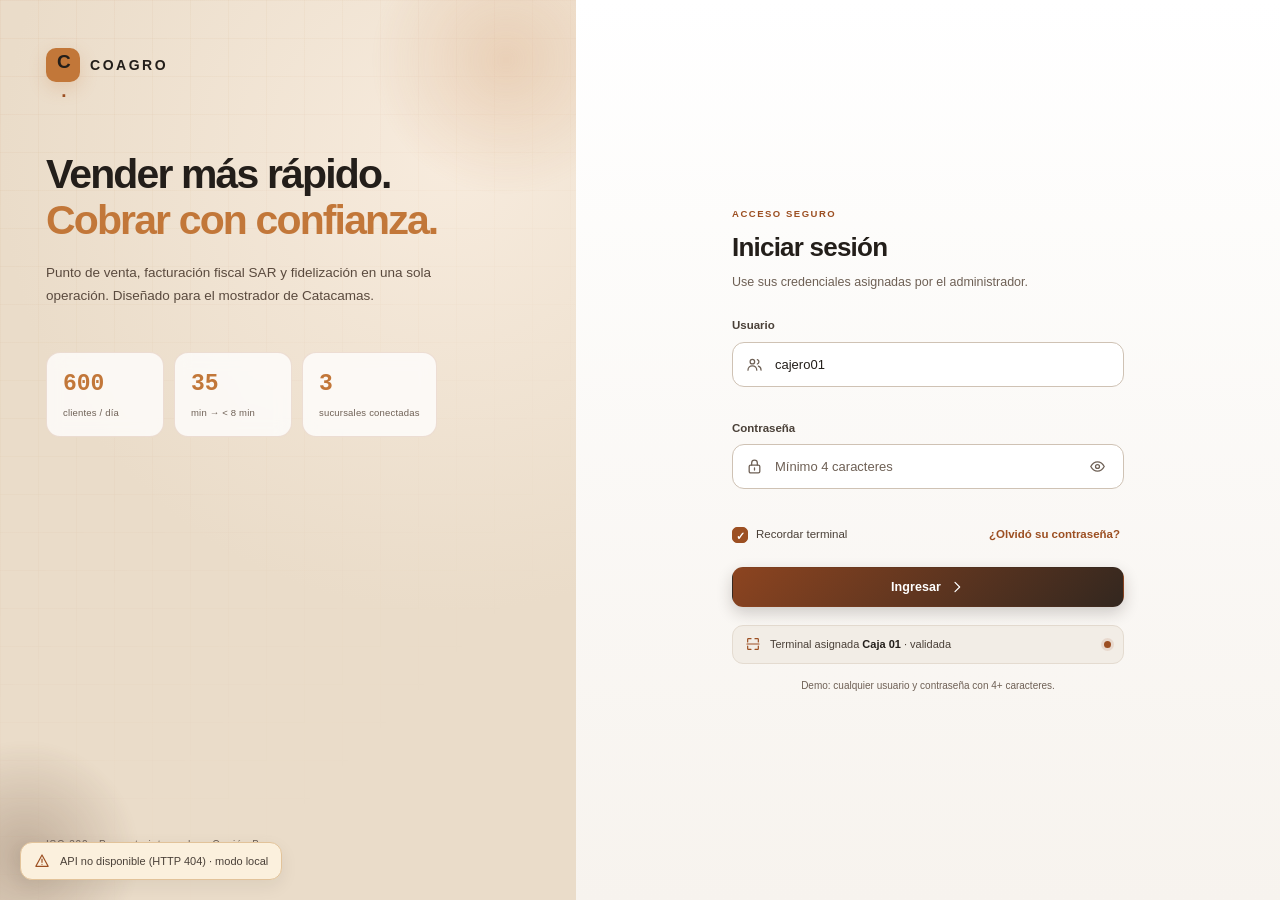
==== commit 1feb960a: "Auditoria HCI por pantalla, accesibilidad AA y feedback menor a 400ms" ====
--- a/index.html
+++ b/index.html
@@ -43,6 +43,7 @@
   <symbol id="i-spark" viewBox="0 0 24 24"><path d="m12 2 1.8 6.2L20 10l-6.2 1.8L12 18l-1.8-6.2L4 10l6.2-1.8zM19 17l.7 2.3L22 20l-2.3.7L19 23l-.7-2.3L16 20l2.3-.7z"/></symbol>
   <symbol id="i-logout" viewBox="0 0 24 24"><path d="M10 4H5a2 2 0 0 0-2 2v12a2 2 0 0 0 2 2h5M15 8l4 4-4 4M19 12H9"/></symbol>
   <symbol id="i-clock" viewBox="0 0 24 24"><circle cx="12" cy="12" r="9"/><path d="M12 7v5l3.5 2"/></symbol>
+  <symbol id="i-help" viewBox="0 0 24 24"><circle cx="12" cy="12" r="9"/><path d="M9.6 9a2.5 2.5 0 1 1 4.2 1.8c-1 .8-1.8 1.2-1.8 2.7M12 17h.01"/></symbol>
   <symbol id="i-tag" viewBox="0 0 24 24"><path d="M3 12V4a1 1 0 0 1 1-1h8l9 9-9 9z"/><circle cx="7.5" cy="7.5" r="1.2"/></symbol>
   <symbol id="i-download" viewBox="0 0 24 24"><path d="M12 3v12m0 0 4.5-4.5M12 15l-4.5-4.5M4 17v3a1 1 0 0 0 1 1h14a1 1 0 0 0 1-1v-3"/></symbol>
 </svg>
@@ -91,9 +92,10 @@
       <button class="icon-btn menu-btn" id="menuBtn" aria-label="Abrir menú"><svg class="ico"><use href="#i-menu"/></svg></button>
       <div class="crumb"><span id="crumbModule">Operación</span><svg class="ico"><use href="#i-chev"/></svg><strong id="crumbTitle">Inicio de sesión</strong></div>
       <div class="top-actions">
-        <span class="api-chip" id="apiChip">Comprobando…</span>
-        <button class="btn btn-soft top-shift-close" id="topCloseShift" hidden><svg class="ico"><use href="#i-lock"/></svg> Cerrar turno</button>
+        <span class="api-chip" id="apiChip" aria-live="polite">Comprobando…</span>
+        <button class="btn btn-soft top-shift-close" id="topCloseShift" hidden aria-label="Cerrar turno"><svg class="ico"><use href="#i-lock"/></svg><span>Cerrar turno</span></button>
         <span class="branch-chip"><span class="branch-dot"></span> Catacamas · Matriz</span>
+        <button class="icon-btn" id="helpBtn" aria-label="Ayuda rápida"><svg class="ico"><use href="#i-help"/></svg></button>
         <button class="icon-btn notify" id="notifyBtn" aria-label="Notificaciones"><svg class="ico"><use href="#i-bell"/></svg><span class="badge" id="notifyBadge">3</span></button>
         <span class="clock" id="liveClock">--:--</span>
         <span class="avatar avatar-top">AC</span>
@@ -137,7 +139,7 @@
                 </label>
                 <label class="field">
                   <span>Contraseña</span>
-                  <div class="input-wrap"><svg class="ico"><use href="#i-lock"/></svg><input id="loginPass" type="password" value="demo1234" autocomplete="current-password" placeholder="••••••••"><button type="button" class="in-btn" id="togglePass" aria-label="Mostrar contraseña"><svg class="ico"><use href="#i-eye"/></svg></button></div>
+                  <div class="input-wrap"><svg class="ico"><use href="#i-lock"/></svg><input id="loginPass" type="password" autocomplete="current-password" placeholder="Mínimo 4 caracteres"><button type="button" class="in-btn" id="togglePass" aria-label="Mostrar contraseña"><svg class="ico"><use href="#i-eye"/></svg></button></div>
                   <small class="field-error" id="passError"></small>
                 </label>
                 <div class="form-row">
@@ -266,10 +268,12 @@
               <div><small>ADQUIRENTE</small><strong id="invClient">María Fernanda López</strong><span id="invClientDoc">RTN 0801-1990-12345</span><span id="invClientAddr">Catacamas, Olancho</span></div>
               <div><small>CONDICIÓN DE PAGO</small><strong id="invPay">Efectivo · Contado</strong><span id="invExento">Cliente no exonerado</span></div>
             </div>
-            <table class="inv-table">
-              <thead><tr><th>CANT.</th><th>DESCRIPCIÓN</th><th>GRAVADO 15%</th><th>GRAVADO 18%</th><th>EXENTO</th><th>ISV</th><th>TOTAL</th></tr></thead>
-              <tbody id="invLines"></tbody>
-            </table>
+            <div class="table-scroll inv-table-scroll">
+              <table class="inv-table">
+                <thead><tr><th>CANT.</th><th>DESCRIPCIÓN</th><th>GRAVADO 15%</th><th>GRAVADO 18%</th><th>EXENTO</th><th>ISV</th><th>TOTAL</th></tr></thead>
+                <tbody id="invLines"></tbody>
+              </table>
+            </div>
             <div class="inv-bottom">
               <div class="inv-notes"><strong>Notas fiscales</strong><p>Comprobante autorizado por el Servicio de Administración de Rentas. Conserve este documento para efectos de deducción y garantía.</p><div class="qr-block"><div class="qr" id="invQr"></div><div><small>VERIFICACIÓN TRIBUTARIA</small><span class="mono" id="invHash">SAR-9F3B2A7C</span></div></div></div>
               <div class="inv-totals">
--- a/styles.css
+++ b/styles.css
@@ -9,7 +9,7 @@
   --surface-2:#F2EDE6;
   --ink:#231E1A;
   --ink-soft:#4A4038;
-  --muted:#7C7067;
+  --muted:#6E6055;
   --line:#E4DBD0;
   --line-strong:#CFC2B4;
   --ink-deep:#231E1A;
@@ -17,16 +17,16 @@
   --accent:#9C4F22;
   --accent-soft:#F6E7D8;
   --accent-bright:#C27739;
-  --amber:#A85E2C;
+  --amber:#98531F;
   --amber-soft:#FBF0DD;
-  --red:#B4473F;
+  --red:#A83C35;
   --red-soft:#F9E4E1;
   --neutral-strong:#8C4420;
   --neutral-soft:#F6EFE7;
-  --r-sm:10px;--r:14px;--r-lg:20px;--r-xl:26px;
-  --sh-1:0 1px 2px rgba(35,25,18,.04),0 4px 14px rgba(35,25,18,.045);
-  --sh-2:0 8px 28px rgba(35,25,18,.10);
-  --sh-3:0 20px 50px rgba(35,25,18,.20);
+  --r-sm:10px;--r:14px;--r-lg:18px;--r-xl:24px;
+  --sh-1:0 1px 2px rgba(35,25,18,.03),0 3px 10px rgba(35,25,18,.035);
+  --sh-2:0 6px 18px rgba(35,25,18,.07);
+  --sh-3:0 12px 30px rgba(35,25,18,.16);
   --mono:ui-monospace,SFMono-Regular,"SF Mono",Menlo,Consolas,"Liberation Mono",monospace;
   --ease:cubic-bezier(.22,.8,.24,1);
 }
@@ -70,9 +70,9 @@
 .brand-mark.small{width:34px;height:34px;font-size:19px;border-radius:10px}
 .brand-text{display:flex;flex-direction:column;line-height:1.2}
 .brand-text strong{font-size:17px;letter-spacing:.16em;color:#fff}
-.brand-text small{font-size:10px;color:#8A7B6E;margin-top:3px;letter-spacing:.02em}
-.side-scroll{flex:1;overflow-y:auto;scrollbar-width:thin;scrollbar-color:#DCCFBF transparent}
-.side-label{font-size:9.5px;letter-spacing:.18em;color:#6E6055;font-weight:700;margin:8px 12px 10px}
+.brand-text small{font-size:10px;color:#9CB2C2;margin-top:3px;letter-spacing:.02em}
+.side-scroll{flex:1;overflow-y:auto;scrollbar-width:thin;scrollbar-color:#8FA6B5 transparent}
+.side-label{font-size:9.5px;letter-spacing:.18em;color:#9CB2C2;font-weight:700;margin:8px 12px 10px}
 .side-nav{display:flex;flex-direction:column;gap:3px;margin-bottom:20px}
 .nav-item{
   display:flex;align-items:center;gap:11px;width:100%;height:41px;padding:0 11px;
@@ -81,15 +81,15 @@
 }
 .nav-item .ico{width:17px;height:17px;opacity:.85}
 .nav-item:hover{background:rgba(255,255,255,.06);color:#fff;transform:translateX(2px)}
-.nav-item.active{background:rgba(194,119,57,.13);color:var(--accent-bright)}
+.nav-item.active{background:rgba(194,119,57,.13);color:#E3B07A}
 .nav-item.active::before{content:"";position:absolute;left:0;top:10px;bottom:10px;width:3px;border-radius:3px;background:var(--accent-bright)}
-.nav-item kbd{margin-left:auto;background:rgba(255,255,255,.07);border-color:rgba(255,255,255,.14);color:#6E6055}
+.nav-item kbd{margin-left:auto;background:rgba(255,255,255,.07);border-color:rgba(255,255,255,.14);color:#9CB2C2}
 .nav-dot{margin-left:auto;width:7px;height:7px;border-radius:50%;background:var(--amber);box-shadow:0 0 0 3px rgba(168,94,44,.16)}
 .side-foot{border-top:1px solid rgba(255,255,255,.08);padding-top:14px;display:flex;flex-direction:column;gap:10px}
 .shift-mini{display:flex;align-items:center;gap:10px;background:rgba(255,255,255,.055);border:1px solid rgba(255,255,255,.07);border-radius:12px;padding:10px 11px}
 .shift-mini div{display:flex;flex-direction:column;line-height:1.3}
 .shift-mini strong{font-size:11.5px;color:#F3ECE3}
-.shift-mini small{font-size:10px;color:#8A7B6E}
+.shift-mini small{font-size:10px;color:#9CB2C2}
 .pulse-dot{width:8px;height:8px;border-radius:50%;background:var(--accent-bright);box-shadow:0 0 0 4px rgba(194,119,57,.13);flex:none;animation:pulse 2.2s infinite}
 .shift-mini.closed .pulse-dot{background:#8A7B6E;box-shadow:none;animation:none}
 .user-mini{display:flex;align-items:center;gap:9px;background:transparent;border:0;color:#E1D6C8;width:100%;padding:6px 7px;border-radius:11px;text-align:left}
@@ -97,24 +97,24 @@
 .avatar{width:34px;height:34px;border-radius:10px;background:linear-gradient(145deg,#7A4A2E,#2C211B);color:#F3ECE3;display:grid;place-items:center;font-size:11px;font-weight:800;letter-spacing:.03em;flex:none}
 .user-mini-text{display:flex;flex-direction:column;flex:1;line-height:1.25}
 .user-mini-text strong{font-size:11.5px;color:#fff}
-.user-mini-text small{font-size:9.5px;color:#8A7B6E}
-.user-mini .ico{width:15px;height:15px;color:#6E6055}
+.user-mini-text small{font-size:9.5px;color:#9CB2C2}
+.user-mini .ico{width:15px;height:15px;color:#9CB2C2}
 
 .main{margin-left:250px;width:calc(100% - 250px);min-height:100vh;display:flex;flex-direction:column}
 .topbar{
   height:66px;flex:none;position:sticky;top:0;z-index:25;
   display:flex;align-items:center;gap:16px;padding:0 28px;
-  background:rgba(247,243,238,.92);backdrop-filter:blur(16px) saturate(140%);
+  background:rgba(247,243,238,.94);backdrop-filter:blur(10px) saturate(130%);
   border-bottom:1px solid var(--line);
 }
 .menu-btn{display:none}
 .crumb{display:flex;align-items:center;gap:8px;font-size:12px;color:var(--muted);min-width:0}
-.crumb .ico{width:13px;height:13px;color:#7C7067}
+.crumb .ico{width:13px;height:13px;color:#6E6055}
 .crumb strong{color:var(--ink);font-weight:700;white-space:nowrap;overflow:hidden;text-overflow:ellipsis}
 .top-actions{margin-left:auto;display:flex;align-items:center;gap:13px}
 .api-chip{display:inline-flex;align-items:center;gap:6px;font-size:10px;font-weight:800;letter-spacing:.04em;color:#9C4F22;background:var(--accent-soft);border:1px solid #DCC9B5;border-radius:999px;padding:5px 10px;white-space:nowrap}
 .api-chip::before{content:"";width:6px;height:6px;border-radius:50%;background:var(--accent)}
-.api-chip.local{color:#A85E2C;background:var(--amber-soft);border-color:#E2C39A}
+.api-chip.local{color:#98531F;background:var(--amber-soft);border-color:#E2C39A}
 .api-chip.local::before{background:var(--amber)}
 .top-shift-close{height:32px;padding:0 11px;font-size:10.5px;box-shadow:none}
 .branch-chip{display:flex;align-items:center;gap:7px;font-size:11.5px;font-weight:600;color:var(--ink-soft);background:var(--surface);border:1px solid var(--line);border-radius:999px;padding:6px 11px}
@@ -127,8 +127,8 @@
 .avatar-top{width:34px;height:34px;border-radius:50%;background:linear-gradient(145deg,#9C4F22,#33271F)}
 .content{flex:1;padding:24px 28px 64px;width:100%;max-width:1660px;margin:0 auto}
 .screen{display:none}
-.screen.active{display:block;animation:screenIn .34s var(--ease)}
-.screen.active>.page-head,.screen.active>.login-shell,.screen.active>.pos-grid,.screen.active>.clients-grid,.screen.active>.invoice-wrap,.screen.active>.stat-strip,.screen.active>.table-panel,.screen.active>.cxc-summary,.screen.active>.closing-grid,.screen.active>.kpi-grid,.screen.active>.dash-grid{animation:rise .46s var(--ease) both}
+.screen.active{display:block;animation:screenIn .24s var(--ease)}
+.screen.active>.page-head,.screen.active>.login-shell,.screen.active>.pos-grid,.screen.active>.clients-grid,.screen.active>.invoice-wrap,.screen.active>.stat-strip,.screen.active>.table-panel,.screen.active>.cxc-summary,.screen.active>.closing-grid,.screen.active>.kpi-grid,.screen.active>.dash-grid{animation:rise .30s var(--ease) both}
 
 /* ---------- COMPONENTES BASE ---------- */
 .btn{
@@ -153,7 +153,7 @@
 .btn-row .btn{flex:1}
 .ripple .ripple-wave{position:absolute;border-radius:50%;background:rgba(255,255,255,.42);transform:scale(0);animation:ripple .55s ease-out;pointer-events:none}
 .btn-soft .ripple-wave,.btn-ghost .ripple-wave{background:rgba(156,79,34,.22)}
-.link-btn{border:0;background:none;color:var(--accent);font-size:11.5px;font-weight:700;display:inline-flex;align-items:center;gap:4px;padding:4px}
+.link-btn{border:0;background:none;color:var(--accent);font-size:11.5px;font-weight:700;display:inline-flex;align-items:center;gap:4px;padding:4px;min-height:24px}
 .link-btn:hover{text-decoration:underline}
 .link-btn .ico{width:13px;height:13px}
 .panel{background:var(--surface);border:1px solid var(--line);border-radius:var(--r-lg);box-shadow:var(--sh-1)}
@@ -170,9 +170,9 @@
 .field>span{display:block;font-size:11.5px;font-weight:700;margin-bottom:7px;color:var(--ink-soft)}
 .input-wrap{display:flex;align-items:center;gap:10px;height:45px;padding:0 13px;border:1px solid var(--line-strong);border-radius:12px;background:var(--surface);transition:border-color .18s,box-shadow .18s}
 .input-wrap:focus-within{border-color:var(--accent);box-shadow:0 0 0 3px rgba(156,79,34,.10)}
-.input-wrap .ico{width:17px;height:17px;color:#7C7067}
-.input-wrap input{border:0;outline:0;background:none;flex:1;min-width:0;font-size:13px;font-variant-numeric:tabular-nums}
-.input-wrap input::placeholder{color:#7C7067}
+.input-wrap .ico{width:17px;height:17px;color:#6E6055}
+.input-wrap input{border:0;outline:0;background:none;flex:1;min-width:0;height:100%;min-height:26px;font-size:13px;font-variant-numeric:tabular-nums}
+.input-wrap input::placeholder{color:#6E6055}
 .in-btn{border:0;background:none;color:var(--muted);padding:4px;display:grid;place-items:center;border-radius:6px}
 .in-btn:hover{color:var(--accent);background:var(--accent-soft)}
 .field-error{display:block;color:var(--red);font-size:10.5px;min-height:14px;margin-top:4px}
@@ -187,9 +187,9 @@
 .select:focus{border-color:var(--accent)}
 .search-field{display:flex;align-items:center;gap:10px;height:44px;padding:0 13px;border:1px solid var(--line-strong);border-radius:12px;background:var(--surface);transition:border-color .18s,box-shadow .18s;flex:1;min-width:0}
 .search-field:focus-within{border-color:var(--accent);box-shadow:0 0 0 3px rgba(156,79,34,.10)}
-.search-field .ico{color:#7C7067;width:17px;height:17px}
-.search-field input{border:0;outline:0;background:none;flex:1;min-width:0;font-size:12.5px}
-.search-field input::placeholder{color:#7C7067}
+.search-field .ico{color:#6E6055;width:17px;height:17px}
+.search-field input{border:0;outline:0;background:none;flex:1;min-width:0;height:100%;min-height:26px;font-size:12.5px}
+.search-field input::placeholder{color:#6E6055}
 .search-field.compact{height:38px;max-width:300px}
 .search-row{display:flex;gap:9px;margin-bottom:14px}
 
@@ -249,19 +249,21 @@
 .product-card{
   position:relative;text-align:left;background:var(--surface);border:1px solid var(--line);border-radius:14px;
   padding:13px 12px 11px;min-height:118px;display:flex;flex-direction:column;gap:4px;
-  transition:transform .2s var(--ease),box-shadow .2s,border-color .2s;animation:cardIn .32s var(--ease) both;
+  transition:transform .16s var(--ease),box-shadow .18s,border-color .18s;animation:cardIn .22s var(--ease) both;
 }
 .product-card:hover{transform:translateY(-3px);box-shadow:var(--sh-2);border-color:#DCC9B5}
 .product-card:active{transform:scale(.97)}
 .product-card .p-icon{width:30px;height:30px;border-radius:9px;background:var(--accent-soft);color:var(--accent);display:grid;place-items:center;margin-bottom:6px}
 .product-card .p-icon .ico{width:16px;height:16px}
 .product-card .p-name{font-size:12px;font-weight:700;line-height:1.25;overflow:hidden;text-overflow:ellipsis;white-space:nowrap}
-.product-card .p-code{font-family:var(--mono);font-size:9px;color:#7C7067}
+.product-card .p-code{font-family:var(--mono);font-size:9px;color:#6E6055}
 .product-card .p-bottom{margin-top:auto;display:flex;align-items:center;justify-content:space-between;gap:6px}
 .product-card .p-price{font-family:var(--mono);font-size:13px;font-weight:800;color:var(--ink-deep)}
 .product-card .p-stock{font-size:9px;color:var(--muted);background:var(--surface-2);border:1px solid var(--line);border-radius:6px;padding:1px 5px}
-.product-card .p-promo{position:absolute;top:10px;right:10px;font-size:8.5px;font-weight:800;color:#A85E2C;background:var(--amber-soft);border-radius:5px;padding:2px 5px}
+.product-card .p-promo{position:absolute;top:10px;right:10px;font-size:8.5px;font-weight:800;color:#98531F;background:var(--amber-soft);border-radius:5px;padding:2px 5px}
 .product-card.oos{opacity:.55}
+.catalog-more{grid-column:1/-1;height:38px;border:1px dashed var(--line-strong);border-radius:11px;background:var(--surface-2);color:var(--accent);font-size:11px;font-weight:750;transition:background .18s,border-color .18s}
+.catalog-more:hover{background:var(--accent-soft);border-color:var(--accent)}
 .catalog-empty{grid-column:1/-1;padding:50px 20px;text-align:center;color:var(--muted)}
 .catalog-empty .ico{width:30px;height:30px;margin-bottom:8px;color:#8A7B6E}
 .empty-state{display:flex;flex-direction:column;align-items:center;justify-content:center;gap:6px;padding:34px 18px;text-align:center;color:var(--muted)}
@@ -283,19 +285,19 @@
 .client-select small{font-size:9.5px;color:var(--muted)}
 .client-select strong{font-size:11.5px}
 .client-select .ico{width:14px;height:14px;color:var(--muted)}
-.cart-head{display:grid;grid-template-columns:1fr 62px 76px;gap:6px;font-size:9px;letter-spacing:.12em;font-weight:800;color:#7C7067;margin-bottom:6px;padding:0 2px}
+.cart-head{display:grid;grid-template-columns:1fr 72px 76px;gap:6px;font-size:9px;letter-spacing:.12em;font-weight:800;color:#6E6055;margin-bottom:6px;padding:0 2px}
 .cart-head span:nth-child(2),.cart-head span:nth-child(3){text-align:right}
 .cart-lines{flex:1;min-height:90px;overflow-y:auto;scrollbar-width:thin;scrollbar-color:var(--line-strong) transparent}
-.cart-row{display:grid;grid-template-columns:1fr 62px 76px;gap:6px;align-items:center;padding:8px 2px;border-bottom:1px solid var(--line);animation:slideIn .25s var(--ease)}
+.cart-row{display:grid;grid-template-columns:1fr 72px 76px;gap:6px;align-items:center;padding:8px 2px;border-bottom:1px solid var(--line);animation:slideIn .25s var(--ease)}
 .cart-row .c-name{font-size:11.5px;font-weight:650;line-height:1.2;overflow:hidden;text-overflow:ellipsis;white-space:nowrap}
 .cart-row .c-sub{font-family:var(--mono);font-size:9px;color:var(--muted)}
 .qty-ctrl{display:flex;align-items:center;justify-content:flex-end;gap:3px}
-.qty-ctrl button{width:20px;height:20px;border-radius:6px;border:1px solid var(--line);background:var(--surface);display:grid;place-items:center;color:var(--muted)}
+.qty-ctrl button{width:25px;height:25px;border-radius:6px;border:1px solid var(--line);background:var(--surface);display:grid;place-items:center;color:var(--muted)}
 .qty-ctrl button:hover{background:var(--accent-soft);color:var(--accent);border-color:#DCC9B5}
 .qty-ctrl .ico{width:11px;height:11px}
 .qty-ctrl b{font-family:var(--mono);font-size:11px;min-width:14px;text-align:center}
 .cart-row .c-amount{font-family:var(--mono);font-size:11.5px;font-weight:700;text-align:right}
-.cart-empty{display:flex;flex-direction:column;align-items:center;justify-content:center;height:100%;min-height:110px;color:#7C7067;gap:7px;text-align:center}
+.cart-empty{display:flex;flex-direction:column;align-items:center;justify-content:center;height:100%;min-height:110px;color:#6E6055;gap:7px;text-align:center}
 .cart-empty .ico{width:26px;height:26px}
 .cart-empty span{font-size:10.5px}
 .ticket-summary{padding-top:10px;border-top:1px dashed var(--line-strong);margin-top:8px}
@@ -304,7 +306,7 @@
 .discount-row{margin:8px 0}
 .discount-input{display:flex;align-items:center;gap:4px;border:1px solid var(--line-strong);border-radius:8px;padding:0 7px;height:27px;background:var(--surface)}
 .discount-input span{font-family:var(--mono);font-size:10px;color:var(--muted)}
-.discount-input input{width:62px;border:0;outline:0;background:none;text-align:right;font-family:var(--mono);font-size:11px}
+.discount-input input{width:62px;height:26px;min-height:26px;border:0;outline:0;background:none;text-align:right;font-family:var(--mono);font-size:11px}
 .sum-total{display:flex;align-items:center;justify-content:space-between;background:var(--accent-soft);color:var(--ink);border:1px solid #DCC9B5;border-radius:12px;padding:11px 13px;margin-top:10px}
 .sum-total span{font-size:10px;letter-spacing:.14em;font-weight:800;color:var(--accent)}
 .sum-total strong{font-family:var(--mono);font-size:19px;font-variant-numeric:tabular-nums;color:var(--ink)}
@@ -341,7 +343,7 @@
 .tag{font-size:9.5px;font-weight:750;padding:4px 8px;border-radius:7px;background:var(--surface-2);border:1px solid var(--line);color:var(--ink-soft)}
 .tag.good{background:var(--accent-soft);border-color:#DCC9B5;color:#9C4F22}
 .tag.warn{background:var(--red-soft);border-color:#EAC7C1;color:var(--red)}
-.tag.amber{background:var(--amber-soft);border-color:#E2C39A;color:#A85E2C}
+.tag.amber{background:var(--amber-soft);border-color:#E2C39A;color:#98531F}
 .cd-kpis{display:grid;grid-template-columns:repeat(4,1fr);gap:10px;margin:18px 0}
 .cd-kpi{background:var(--surface-2);border:1px solid var(--line);border-radius:13px;padding:13px}
 .cd-kpi small{font-size:9.5px;color:var(--muted);display:block;margin-bottom:5px}
@@ -353,9 +355,9 @@
 .credit-top span{font-family:var(--mono);font-size:11px;color:var(--muted)}
 .progress{height:8px;border-radius:99px;background:var(--line);overflow:hidden}
 .progress i{display:block;height:100%;border-radius:99px;background:linear-gradient(90deg,#9C4F22,#C27739);width:0;transition:width .9s var(--ease)}
-.progress.warn i{background:linear-gradient(90deg,#B4473F,#A85E2C)}
+.progress.warn i{background:linear-gradient(90deg,#A83C35,#98531F)}
 .credit-foot{display:flex;justify-content:space-between;font-size:10px;color:var(--muted);margin-top:7px}
-.cd-alert{display:flex;align-items:flex-start;gap:9px;background:var(--amber-soft);border:1px solid #E2C39A;border-radius:11px;padding:10px 12px;margin-bottom:16px;font-size:11px;color:#A85E2C}
+.cd-alert{display:flex;align-items:flex-start;gap:9px;background:var(--amber-soft);border:1px solid #E2C39A;border-radius:11px;padding:10px 12px;margin-bottom:16px;font-size:11px;color:#98531F}
 .cd-alert .ico{width:16px;height:16px;flex:none;margin-top:1px}
 .cd-actions{display:flex;gap:8px;flex-wrap:wrap;margin-bottom:20px}
 .section-title{font-size:12px;font-weight:800;margin:0 0 10px;display:flex;align-items:center;justify-content:space-between}
@@ -369,13 +371,13 @@
 .tl-item .mono{float:right;font-size:11px;font-weight:700}
 
 /* ---------- 04 FACTURA ---------- */
-.invoice-wrap{display:grid;grid-template-columns:minmax(0,1fr) 258px;gap:18px;align-items:start}
+.invoice-wrap{display:grid;grid-template-columns:minmax(0,1fr) 258px;gap:18px;align-items:start;min-width:0}
 .invoice-paper{
   --canvas:#FBF7F1;--surface:#FFFFFF;--surface-2:#F3ECE3;--ink:#231E1A;--ink-soft:#4A4038;
-  --muted:#7C7067;--line:#E8DFD4;--line-strong:#CFC2B4;--accent:#8C4420;--ink-deep:#231E1A;
-  background:#FFFFFF;color:#231E1A;border:1px solid #E8DFD4;border-radius:12px;box-shadow:var(--sh-2);padding:32px 34px;max-width:920px;
-}
-.inv-foot{color:#7C7067!important}
+  --muted:#6E6055;--line:#E8DFD4;--line-strong:#CFC2B4;--accent:#8C4420;--ink-deep:#231E1A;
+  background:#FFFFFF;color:#231E1A;border:1px solid #E8DFD4;border-radius:12px;box-shadow:var(--sh-2);padding:32px 34px;max-width:920px;min-width:0;
+}
+.inv-foot{color:#6E6055!important}
 .inv-top{display:flex;justify-content:space-between;gap:20px;padding-bottom:18px;border-bottom:2px solid var(--ink-deep)}
 .inv-brand{display:flex;gap:12px;align-items:flex-start}
 .inv-brand div{display:flex;flex-direction:column;line-height:1.45}
@@ -412,7 +414,7 @@
 .inv-grand{display:flex;align-items:center;justify-content:space-between;border-top:2px solid var(--ink-deep);margin-top:7px;padding-top:11px!important;color:var(--ink-deep)!important}
 .inv-grand span{font-size:10px;font-weight:800;letter-spacing:.08em}
 .inv-grand strong{font-family:var(--mono);font-size:19px}
-.inv-foot{display:flex;justify-content:space-between;gap:10px;border-top:1px dashed var(--line-strong);margin-top:22px;padding-top:10px;font-family:var(--mono);font-size:8.5px;color:#7C7067;flex-wrap:wrap}
+.inv-foot{display:flex;justify-content:space-between;gap:10px;border-top:1px dashed var(--line-strong);margin-top:22px;padding-top:10px;font-family:var(--mono);font-size:8.5px;color:#6E6055;flex-wrap:wrap}
 .invoice-side{display:flex;flex-direction:column;gap:12px}
 .side-card{padding:17px}
 .side-card h3{font-size:15px;margin:0 0 5px}
@@ -436,8 +438,9 @@
 .table-toolbar{display:flex;align-items:center;gap:10px;padding:14px 16px;border-bottom:1px solid var(--line);flex-wrap:wrap}
 .table-toolbar .search-field{margin-right:auto}
 .table-scroll{overflow-x:auto;scrollbar-width:thin}
+.inv-table-scroll{width:100%;max-width:100%;min-width:0;overflow-x:auto}
 .data-table{width:100%;border-collapse:collapse;font-size:11.5px;min-width:720px}
-.data-table th{position:sticky;top:0;background:var(--surface-2);text-align:left;font-size:9px;letter-spacing:.1em;color:#7C7067;font-weight:800;padding:11px 14px;border-bottom:1px solid var(--line-strong);white-space:nowrap;z-index:1}
+.data-table th{position:sticky;top:0;background:var(--surface-2);text-align:left;font-size:9px;letter-spacing:.1em;color:#6E6055;font-weight:800;padding:11px 14px;border-bottom:1px solid var(--line-strong);white-space:nowrap;z-index:1}
 .data-table td{padding:11px 14px;border-bottom:1px solid var(--line);white-space:nowrap}
 .data-table tr:last-child td{border-bottom:0}
 .data-table tbody tr{transition:background .16s}
@@ -447,7 +450,7 @@
 .p-dot{width:26px;height:26px;border-radius:8px;background:var(--accent-soft);color:var(--accent);display:grid;place-items:center;flex:none}
 .p-dot .ico{width:14px;height:14px}
 .badge{display:inline-block;font-size:9px;font-weight:800;padding:3px 7px;border-radius:6px;background:var(--surface-2);color:var(--muted);border:1px solid var(--line)}
-.badge.promo{background:var(--amber-soft);color:#A85E2C;border-color:#E2C39A}
+.badge.promo{background:var(--amber-soft);color:#98531F;border-color:#E2C39A}
 .badge.ok{background:var(--accent-soft);color:#9C4F22;border-color:#DCC9B5}
 .badge.bad{background:var(--red-soft);color:var(--red);border-color:#EAC7C1}
 .row-actions{display:flex;gap:4px;justify-content:flex-end}
@@ -504,7 +507,7 @@
 .recon-diff b{font-family:var(--mono);font-size:24px;display:block;margin-top:3px}
 .recon-note{border:1px solid var(--line-strong);border-radius:10px;padding:9px 11px;min-height:66px;resize:vertical;width:100%;font-size:11px;outline:none;margin-bottom:10px}
 .recon-note:focus{border-color:var(--accent)}
-.supervisor-warn{display:flex;gap:8px;background:var(--amber-soft);border:1px solid #E2C39A;border-radius:10px;padding:9px;font-size:10px;color:#A85E2C;margin-bottom:10px}
+.supervisor-warn{display:flex;gap:8px;background:var(--amber-soft);border:1px solid #E2C39A;border-radius:10px;padding:9px;font-size:10px;color:#98531F;margin-bottom:10px}
 .supervisor-warn .ico{width:15px;height:15px;flex:none}
 
 /* ---------- 08 DASHBOARD ---------- */
@@ -532,9 +535,9 @@
 .line-chart svg{width:100%;height:100%;overflow:visible}
 .chart-grid{stroke:var(--line);stroke-width:1;stroke-dasharray:3 4}
 .chart-area{fill:url(#chartGrad)}
-.chart-line{fill:none;stroke:var(--accent);stroke-width:2.5;stroke-linecap:round;stroke-linejoin:round;stroke-dasharray:900;stroke-dashoffset:900;animation:draw 1.4s var(--ease) forwards}
+.chart-line{fill:none;stroke:var(--accent);stroke-width:2.5;stroke-linecap:round;stroke-linejoin:round;stroke-dasharray:900;stroke-dashoffset:900;animation:draw .9s var(--ease) forwards}
 .chart-dot{fill:#fff;stroke:var(--accent);stroke-width:2.5;opacity:0;animation:fadeIn .3s 1s forwards}
-.chart-label{fill:#7C7067;font-size:9px;font-family:var(--mono)}
+.chart-label{fill:#6E6055;font-size:9px;font-family:var(--mono)}
 .donut-wrap{display:flex;align-items:center;gap:20px;flex-wrap:wrap}
 .donut{width:132px;height:132px;border-radius:50%;display:grid;place-items:center;flex:none;background:conic-gradient(var(--accent) 0 62%,var(--amber) 62% 82%,var(--red) 82% 100%);animation:donutIn .9s var(--ease)}
 .donut-center{width:94px;height:94px;border-radius:50%;background:var(--surface);display:flex;flex-direction:column;align-items:center;justify-content:center;box-shadow:inset 0 0 0 1px var(--line)}
@@ -549,7 +552,7 @@
 .heat-table td:first-child{font-weight:700;color:var(--ink-soft)}
 .heat-cell{height:32px;border-radius:7px;display:grid;place-items:center;font-family:var(--mono);font-size:10px;font-weight:700;transition:transform .18s}
 .heat-cell:hover{transform:scale(1.05)}
-.h-1{background:#F6EFE7;color:#7C7067}.h-2{background:#E4D4C0;color:#D2B18A}.h-3{background:#BC8A56;color:#231E1A}.h-4{background:#9C4F22;color:#fff}
+.h-1{background:#F6EFE7;color:#6E6055}.h-2{background:#E4D4C0;color:#5A4A3E}.h-3{background:#BC8A56;color:#231E1A}.h-4{background:#9C4F22;color:#fff}
 .goal-row{margin-bottom:13px}
 .goal-top{display:flex;justify-content:space-between;font-size:11px;margin-bottom:6px}
 .goal-top b{font-weight:700}
@@ -570,7 +573,7 @@
 .modal-panel{
   position:relative;pointer-events:auto;width:min(500px,100%);max-height:88vh;overflow:auto;
   background:var(--surface);border-radius:20px;box-shadow:var(--sh-3);padding:22px;
-  animation:pop .3s cubic-bezier(.2,1.15,.35,1);
+  animation:pop .24s cubic-bezier(.2,1.15,.35,1);
 }
 .modal-panel.wide{width:min(680px,100%)}
 .modal-head{display:flex;align-items:flex-start;justify-content:space-between;gap:12px;margin-bottom:16px}
@@ -666,13 +669,13 @@
   .menu-btn{display:grid}
   .crumb{display:none}
   .content{padding:18px 16px 170px}
-  .topbar{padding:0 16px;height:60px}
+  .topbar{padding:0 16px;height:60px;backdrop-filter:none}
   .branch-chip,.clock{display:none}
   .mobile-checkout{
     display:none;position:fixed;left:0;right:0;bottom:66px;z-index:44;
-    background:rgba(255,255,255,.98);backdrop-filter:blur(14px);
+    background:rgba(255,255,255,.99);backdrop-filter:none;
     border-top:1px solid var(--line);padding:9px 14px calc(9px + env(safe-area-inset-bottom));
-    align-items:center;gap:12px;box-shadow:0 -6px 20px rgba(35,25,18,.07);
+    align-items:center;gap:12px;box-shadow:0 -3px 12px rgba(35,25,18,.05);
   }
   .mobile-checkout.show{display:flex;animation:slideUp .28s var(--ease)}
   .mobile-checkout>div{display:flex;flex-direction:column;line-height:1.2}
@@ -681,7 +684,7 @@
   .mobile-checkout .btn{margin-left:auto;height:48px;min-width:150px;font-size:14px}
   .bottom-nav{
     display:flex;position:fixed;left:0;right:0;bottom:0;z-index:45;height:66px;
-    background:rgba(255,255,255,.97);backdrop-filter:blur(16px);border-top:1px solid var(--line);
+    background:rgba(255,255,255,.99);backdrop-filter:none;border-top:1px solid var(--line);
     padding:6px 6px calc(6px + env(safe-area-inset-bottom));justify-content:space-around;
   }
   .bn-item{flex:1;display:flex;flex-direction:column;align-items:center;justify-content:center;gap:3px;border:0;background:none;color:var(--muted);font-size:9px;font-weight:700;border-radius:11px;transition:all .18s}
@@ -722,8 +725,15 @@
   .search-field.compact{max-width:none}
   .table-toolbar .search-field{width:100%}
   .top-actions{gap:7px}
+  .api-chip{display:none}
+  .top-shift-close{width:32px;padding:0}
+  .top-shift-close span{display:none}
   .notify{width:32px;height:32px}
   .avatar-top{width:30px;height:30px}
+  .inv-top{flex-direction:column;align-items:flex-start}
+  .inv-stamp{text-align:left}
+  .inv-brand strong{overflow-wrap:anywhere}
+  .inv-table-scroll .inv-table{min-width:600px}
   .modal-panel{padding:18px;border-radius:17px}
   .modal-foot{flex-direction:column-reverse}
   .modal-foot .btn{width:100%}
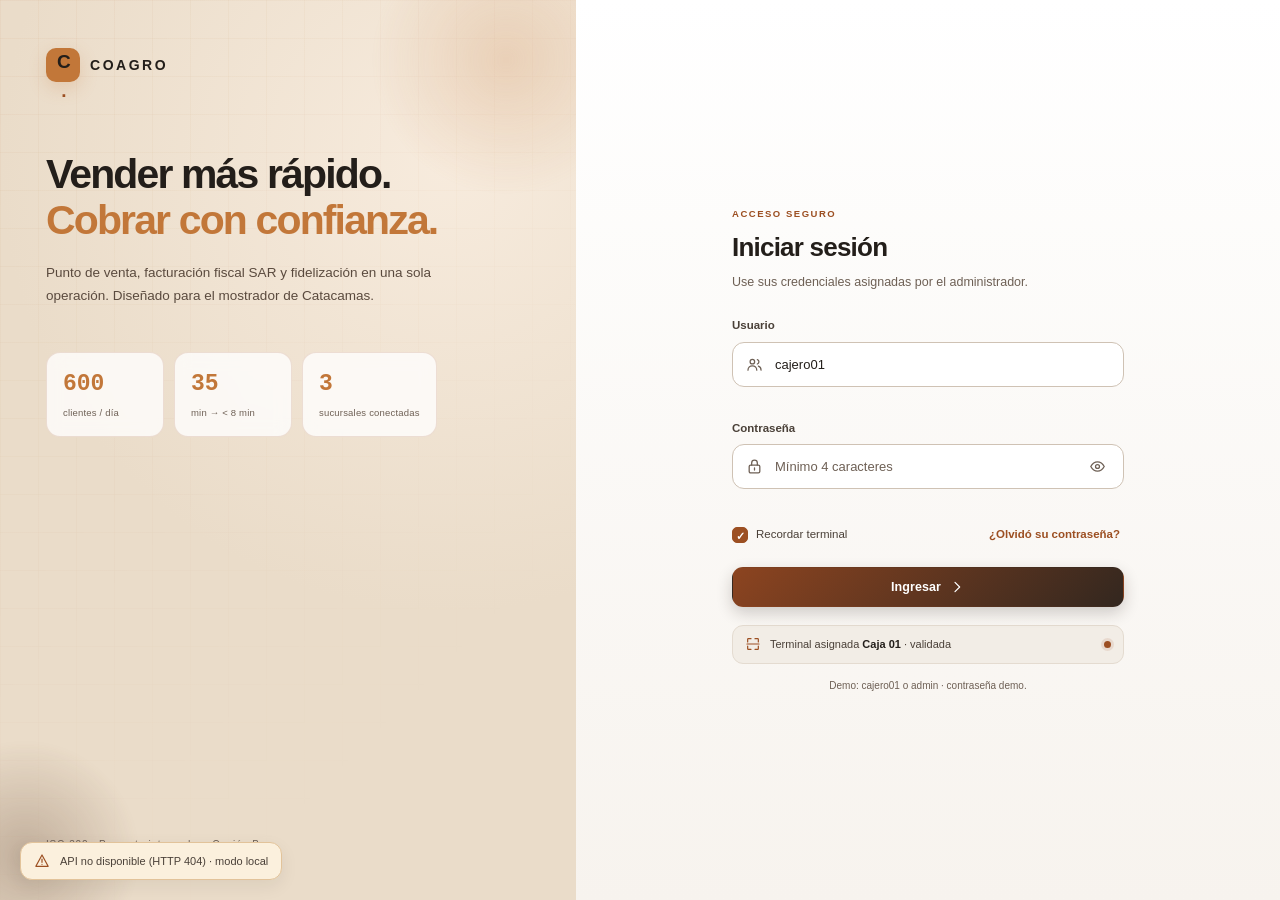
==== commit d8d1c5ce: "Fase 1 compacta, ocho wireframes, guia actualizada y URL publica" ====
--- a/index.html
+++ b/index.html
@@ -6,6 +6,7 @@
 <meta name="theme-color" content="#F7F3EE">
 <meta name="description" content="COAGRO POS: punto de venta, facturación fiscal SAR, CRM, créditos y analítica comercial.">
 <link rel="icon" type="image/svg+xml" href="favicon.svg">
+<link rel="manifest" href="manifest.webmanifest">
 <title>COAGRO POS · Sistema comercial</title>
 <link rel="stylesheet" href="styles.css">
 </head>
@@ -150,7 +151,7 @@
               </form>
 
               <div class="terminal-note"><svg class="ico"><use href="#i-scan"/></svg><span>Terminal asignada <strong>Caja 01</strong> · validada</span><span class="ok-dot"></span></div>
-              <p class="demo-hint">Demo: cualquier usuario y contraseña con 4+ caracteres.</p>
+              <p class="demo-hint">Demo: cajero01 o admin · contraseña demo.</p>
             </div>
 
             <div class="login-card" id="openingCard" hidden>
@@ -210,6 +211,7 @@
               <div class="sum-row"><span>Exento</span><b id="sumExento">L 0.00</b></div>
               <div class="sum-row"><span>ISV (15% + 18%)</span><b id="sumIsv">L 0.00</b></div>
               <div class="sum-row discount-row"><span>Descuento</span><div class="discount-input"><span>L</span><input id="discountInput" type="number" min="0" step="0.01" value="0"></div></div>
+              <small class="field-error" id="discountError"></small>
               <div class="sum-total"><span>TOTAL</span><strong id="sumTotal" aria-live="polite">L 0.00</strong></div>
             </div>
 
@@ -290,6 +292,7 @@
           <div class="invoice-side">
             <div class="panel side-card"><span class="eyebrow">ESTADO DEL COMPROBANTE</span><h3 id="invStatusTitle">Borrador</h3><p id="invStatusText">Revise los importes y datos del adquirente antes de emitir.</p><div class="status-steps" id="invSteps"><span class="done"></span><span class="done"></span><span></span><span></span></div><small>1. Datos · 2. Cálculo · 3. Emisión · 4. Reporte SAR</small></div>
             <div class="panel side-card"><span class="eyebrow">CONTROL FISCAL</span><ul class="check-list"><li><svg class="ico"><use href="#i-check"/></svg> CAI dentro de vigencia</li><li><svg class="ico"><use href="#i-check"/></svg> Correlativo en rango autorizado</li><li><svg class="ico"><use href="#i-check"/></svg> ISV calculado por sistema</li><li><svg class="ico"><use href="#i-check"/></svg> QR de autenticidad generado</li></ul></div>
+            <div class="panel side-card" id="talonarioCard"><div class="card-title"><div><span class="eyebrow">TALONARIOS SAR</span><h3>CAI y rangos</h3></div><button class="link-btn" id="newTalonarioBtn">Nuevo</button></div><div id="talonarioList"></div></div>
           </div>
         </div>
       </section>
@@ -301,6 +304,7 @@
           <button class="btn btn-primary" id="newProductBtn"><svg class="ico"><use href="#i-plus"/></svg> Nuevo producto</button>
         </div>
         <div class="stat-strip" id="productStats"></div>
+        <div class="panel promotion-panel" id="promotionPanel"><div class="card-title"><div><span class="eyebrow">PROMOCIONES Y COMBOS</span><h3>Ofertas por vigencia</h3></div><button class="btn btn-soft" id="newPromotionBtn"><svg class="ico"><use href="#i-plus"/></svg> Nueva promoción</button></div><div id="promotionList" class="promotion-list"></div><div class="seller-limit-box"><span>Límite de descuento de <b id="sellerLimitName">este vendedor</b></span><div class="discount-input"><span>%</span><input id="sellerLimitInput" type="number" min="0" max="100" step="0.5" value="5"></div><button class="btn btn-soft" id="saveSellerLimit">Guardar</button></div></div>
         <div class="panel table-panel">
           <div class="table-toolbar">
             <div class="search-field compact"><svg class="ico"><use href="#i-search"/></svg><input id="productTableSearch" placeholder="Buscar producto o código…"></div>
@@ -315,9 +319,10 @@
       <section class="screen" data-screen="cxc">
         <div class="page-head">
           <div><span class="eyebrow">MÓDULO 04 · CRM / CxC</span><h1>Cuentas por cobrar</h1><p>Saldos, vencimientos y registro de abonos con recálculo automático.</p></div>
-          <div class="head-actions"><button class="btn btn-soft" id="statementBtn"><svg class="ico"><use href="#i-receipt"/></svg> Estado de cuenta</button><button class="btn btn-primary" id="newPaymentBtn"><svg class="ico"><use href="#i-plus"/></svg> Registrar abono</button></div>
+          <div class="head-actions"><button class="btn btn-soft" id="runCollectionsBtn"><svg class="ico"><use href="#i-bell"/></svg> Ejecutar cobranza</button><button class="btn btn-soft" id="statementBtn"><svg class="ico"><use href="#i-receipt"/></svg> Estado de cuenta</button><button class="btn btn-primary" id="newPaymentBtn"><svg class="ico"><use href="#i-plus"/></svg> Registrar abono</button></div>
         </div>
         <div class="cxc-summary" id="cxcSummary"></div>
+        <div class="panel collection-panel" id="collectionPanel"></div>
         <div class="panel table-panel">
           <div class="table-toolbar">
             <div class="tabs" id="cxcTabs"><button class="tab active" data-tab="todas">Todas</button><button class="tab" data-tab="vigente">Vigentes</button><button class="tab" data-tab="vencido">Vencidas</button></div>
@@ -358,6 +363,7 @@
           <div class="panel chart-card"><div class="card-title"><div><span class="eyebrow">CARTERA</span><h3>Salud de la cartera</h3></div></div><div class="donut-wrap"><div class="donut" id="morosityDonut"><div class="donut-center"><b id="donutCenterPct">12.5%</b><small>morosidad</small></div></div><div class="donut-legend" id="donutLegend"></div></div></div>
           <div class="panel chart-card"><div class="card-title"><div><span class="eyebrow">RENTABILIDAD</span><h3>Mapa de calor de clientes</h3></div><span class="legend">Margen de contribución</span></div><div id="heatmap"></div></div>
           <div class="panel chart-card"><div class="card-title"><div><span class="eyebrow">DESEMPEÑO</span><h3>Metas de vendedores</h3></div></div><div id="sellerGoals"></div></div>
+          <div class="panel chart-card chart-wide" id="marginCard"></div>
           <div class="panel chart-card chart-wide" id="commissionsCard"></div>
           <div class="panel chart-card chart-wide"><div class="card-title"><div><span class="eyebrow">TOP PRODUCTOS</span><h3>Los 10 más vendidos</h3></div><button class="link-btn" id="goProducts">Ver catálogo <svg class="ico"><use href="#i-chev"/></svg></button></div><div class="table-scroll"><table class="data-table"><thead><tr><th>#</th><th>PRODUCTO</th><th>UNIDADES</th><th>VENTAS</th><th>PARTICIPACIÓN</th></tr></thead><tbody id="topProducts"></tbody></table></div></div>
         </div>
--- a/styles.css
+++ b/styles.css
@@ -357,6 +357,13 @@
 .progress i{display:block;height:100%;border-radius:99px;background:linear-gradient(90deg,#9C4F22,#C27739);width:0;transition:width .9s var(--ease)}
 .progress.warn i{background:linear-gradient(90deg,#A83C35,#98531F)}
 .credit-foot{display:flex;justify-content:space-between;font-size:10px;color:var(--muted);margin-top:7px}
+.credit-eval{border:1px solid var(--line);border-radius:11px;padding:10px 12px;margin-bottom:14px;background:var(--surface-2)}
+.credit-eval.ok{border-color:#A8CADA;background:var(--accent-soft)}
+.credit-eval.warn{border-color:#E2C39A;background:var(--amber-soft)}
+.credit-eval>div{display:flex;justify-content:space-between;gap:10px;align-items:center}
+.credit-eval small{font-size:8.5px;letter-spacing:.1em;color:var(--muted);font-weight:800}
+.credit-eval b{font-size:12px}
+.credit-eval>span{display:block;font-size:10px;color:var(--muted);margin-top:5px;line-height:1.45}
 .cd-alert{display:flex;align-items:flex-start;gap:9px;background:var(--amber-soft);border:1px solid #E2C39A;border-radius:11px;padding:10px 12px;margin-bottom:16px;font-size:11px;color:#98531F}
 .cd-alert .ico{width:16px;height:16px;flex:none;margin-top:1px}
 .cd-actions{display:flex;gap:8px;flex-wrap:wrap;margin-bottom:20px}
@@ -426,6 +433,13 @@
 .check-list{list-style:none;margin:10px 0 0;padding:0;display:flex;flex-direction:column;gap:9px}
 .check-list li{display:flex;align-items:center;gap:8px;font-size:10.5px;color:var(--ink-soft)}
 .check-list .ico{width:14px;height:14px;color:var(--accent)}
+.talonario-row{border-top:1px solid var(--line);padding:9px 0;font-size:10px}
+.talonario-row:first-child{border-top:0}
+.talonario-row .tr-top{display:flex;justify-content:space-between;gap:6px;align-items:center}
+.talonario-row .tr-cai{font-family:var(--mono);font-size:9px;color:var(--ink-soft);max-width:150px;overflow:hidden;text-overflow:ellipsis;white-space:nowrap}
+.talonario-row .tr-meta{display:flex;justify-content:space-between;gap:6px;color:var(--muted);margin-top:4px}
+.talonario-row .tr-bar{height:4px;background:var(--line);border-radius:99px;margin-top:6px;overflow:hidden}
+.talonario-row .tr-bar i{display:block;height:100%;background:var(--accent);border-radius:99px}
 
 /* ---------- 05 PRODUCTOS ---------- */
 .stat-strip{display:grid;grid-template-columns:repeat(4,1fr);gap:12px;margin-bottom:16px}
@@ -434,6 +448,15 @@
 .stat-card b{font-family:var(--mono);font-size:20px;letter-spacing:-.03em}
 .stat-card .delta{font-size:10px;font-weight:700;color:var(--accent);margin-left:6px}
 .stat-card .delta.down{color:var(--red)}
+.promotion-panel{padding:16px;margin-bottom:16px}
+.promotion-list{display:grid;grid-template-columns:repeat(3,1fr);gap:10px}
+.promo-item{border:1px solid var(--line);border-radius:12px;padding:11px;background:var(--surface-2)}
+.promo-item .pi-top{display:flex;justify-content:space-between;gap:8px;align-items:center}
+.promo-item b{font-size:11.5px}
+.promo-item small{display:block;color:var(--muted);font-size:9.5px;margin-top:3px}
+.promo-item .pi-actions{display:flex;justify-content:space-between;align-items:center;margin-top:8px}
+.seller-limit-box{display:flex;align-items:center;gap:10px;border-top:1px solid var(--line);margin-top:12px;padding-top:12px;font-size:11px;color:var(--ink-soft)}
+.seller-limit-box>span{flex:1}
 .table-panel{overflow:hidden}
 .table-toolbar{display:flex;align-items:center;gap:10px;padding:14px 16px;border-bottom:1px solid var(--line);flex-wrap:wrap}
 .table-toolbar .search-field{margin-right:auto}
@@ -469,6 +492,13 @@
 .cxc-card b{display:block;font-family:var(--mono);font-size:22px;letter-spacing:-.03em;margin:4px 0 8px}
 .cxc-card.warn b{color:var(--red)}
 .cxc-card .progress{height:5px}
+.collection-panel{padding:14px 16px;margin-bottom:16px}
+.collection-panel .cp-head{display:flex;justify-content:space-between;align-items:center;margin-bottom:8px}
+.collection-panel .cp-head h3{font-size:13px;margin:0}
+.collection-events{display:flex;gap:8px;overflow-x:auto;scrollbar-width:thin}
+.collection-event{min-width:220px;border:1px solid var(--line);border-radius:10px;padding:9px 10px;background:var(--surface-2)}
+.collection-event b{font-size:10.5px;display:block}
+.collection-event small{font-size:9px;color:var(--muted);display:block;margin-top:2px}
 .tabs{display:flex;gap:3px;background:var(--surface-2);border:1px solid var(--line);border-radius:10px;padding:3px}
 .tab{height:29px;padding:0 12px;border:0;border-radius:7px;background:transparent;font-size:11px;font-weight:700;color:var(--muted)}
 .tab.active{background:var(--surface);color:var(--ink-deep);box-shadow:var(--sh-1)}
@@ -522,6 +552,14 @@
 .kpi-card b{font-family:var(--mono);font-size:25px;letter-spacing:-.04em;font-variant-numeric:tabular-nums}
 .kpi-card .delta{font-size:10px;font-weight:800;margin-left:7px;padding:2px 6px;border-radius:6px;background:var(--accent-soft);color:#9C4F22}
 .kpi-card .delta.down{background:var(--red-soft);color:var(--red)}
+.kpi-sub{display:block;font-size:9px;color:var(--muted);margin-top:4px}
+.margin-grid{display:grid;grid-template-columns:repeat(4,1fr);gap:12px}
+.margin-item{border:1px solid var(--line);border-radius:11px;padding:11px;background:var(--surface-2)}
+.margin-item .mi-top{display:flex;justify-content:space-between;gap:8px;font-size:10.5px}
+.margin-item .mi-top b{font-family:var(--mono)}
+.margin-item .mi-bar{height:6px;border-radius:99px;background:var(--line);margin-top:8px;overflow:hidden}
+.margin-item .mi-bar i{display:block;height:100%;border-radius:99px;background:linear-gradient(90deg,var(--accent),#C27739)}
+.margin-item small{font-size:9px;color:var(--muted);display:block;margin-top:5px}
 .kpi-spark{position:absolute;right:10px;bottom:9px;width:64px;height:26px;opacity:.8}
 .dash-grid{display:grid;grid-template-columns:1.35fr .85fr;gap:14px}
 .chart-card{padding:17px 18px;min-width:0}
@@ -705,6 +743,8 @@
   .stat-strip,.cxc-summary,.kpi-grid{grid-template-columns:repeat(2,1fr)}
   .dash-grid{grid-template-columns:1fr}
   .comm-list{grid-template-columns:1fr;column-gap:0}
+  .promotion-list{grid-template-columns:1fr}
+  .margin-grid{grid-template-columns:1fr 1fr}
   .invoice-paper{padding:20px 16px}
   .inv-meta{grid-template-columns:repeat(2,1fr)}
   .inv-bottom{grid-template-columns:1fr}
